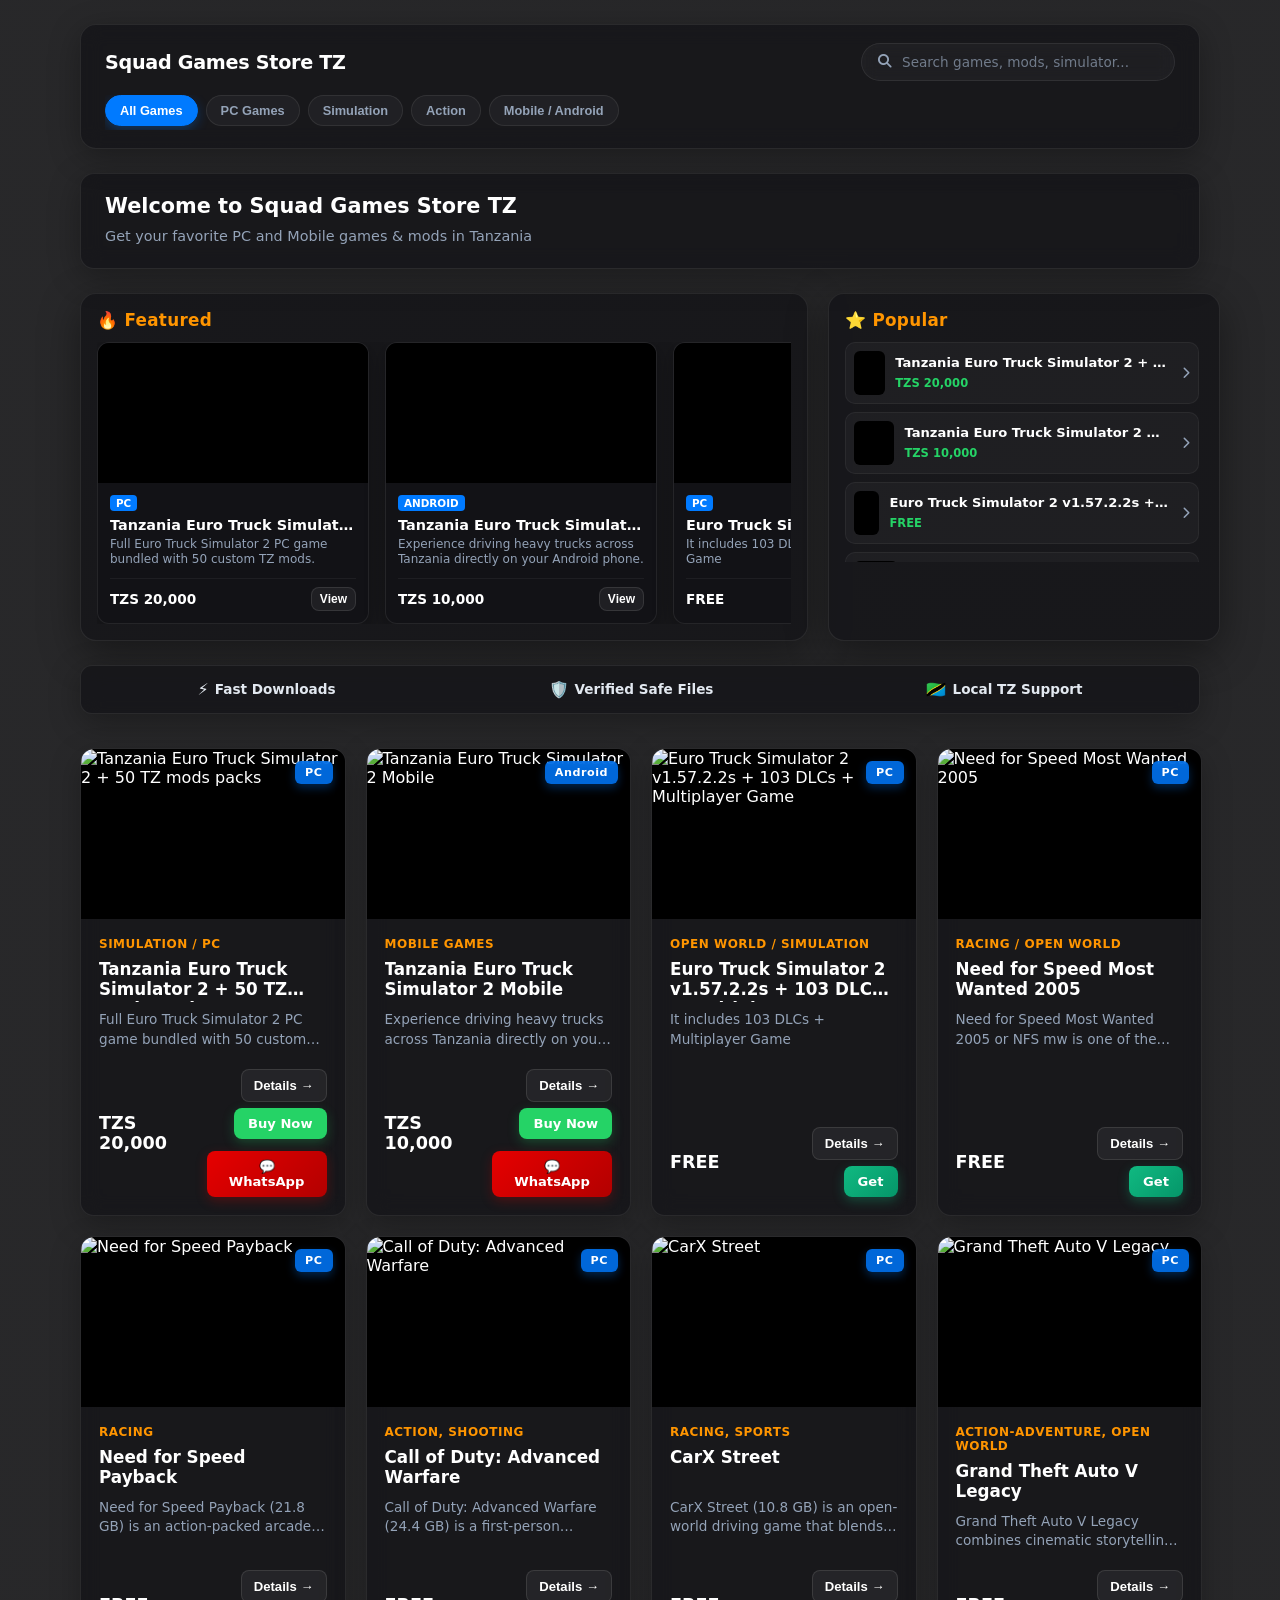
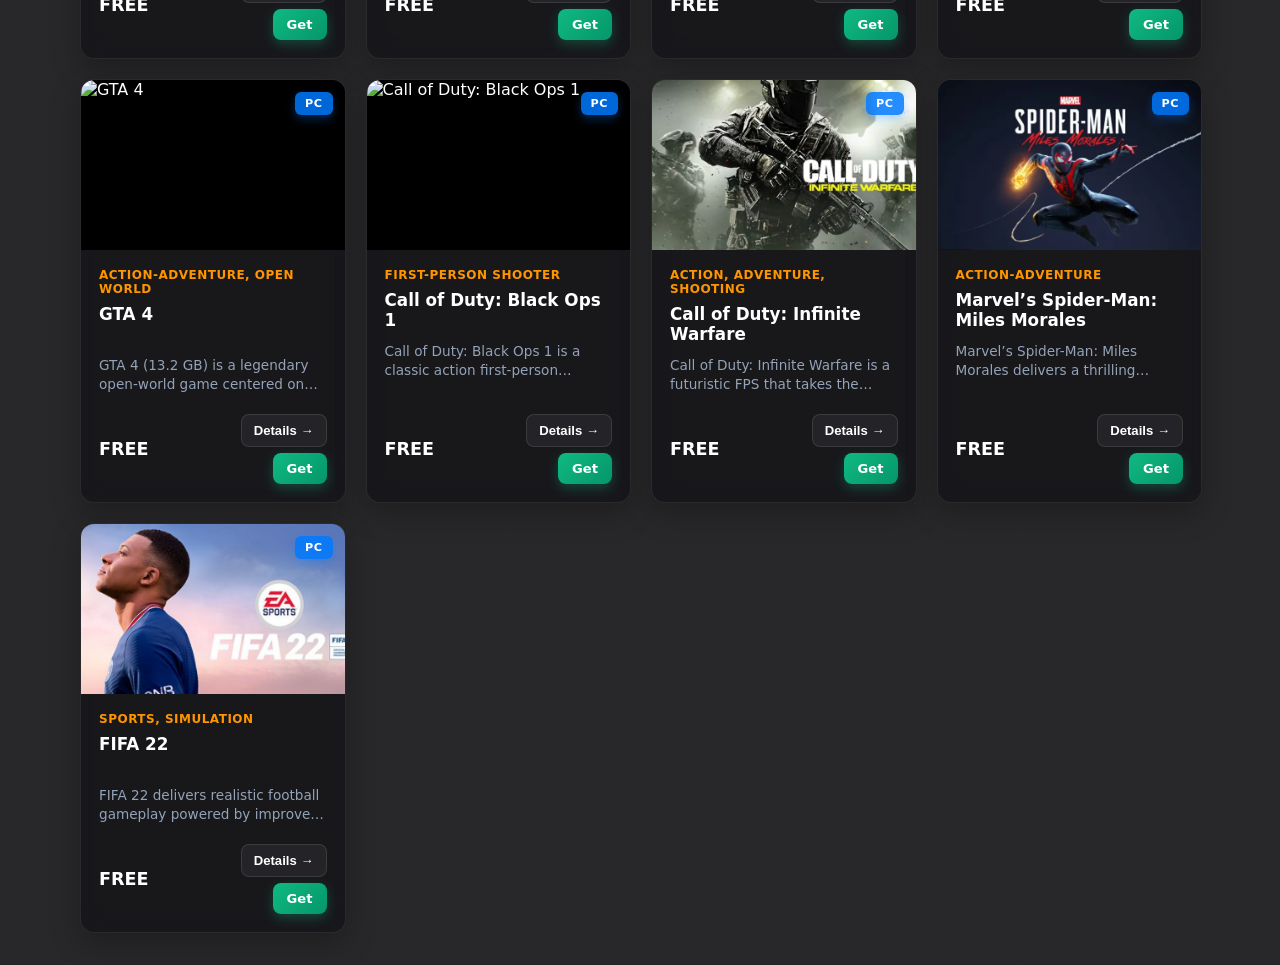
==== index.html @ 3e145b7e "Update index.html" ====
<!DOCTYPE html>
<html lang="en">
<head>
    <meta charset="UTF-8">
    <meta name="viewport" content="width=device-width, initial-scale=1.0">
    <title>Squad Games Store TZ</title>
    <!-- FontAwesome Icons for buttons & spinners -->
    <link rel="stylesheet" href="https://cdnjs.cloudflare.com/ajax/libs/font-awesome/6.4.0/css/all.min.css">
    <link rel="stylesheet" href="style.css">
</head>
<body>

    <!-- Main Container -->
    <div class="container">

        <!-- Permanent Portal Header & Styled Navigation Box -->
        <div class="portal-header-wrapper">
            <div class="portal-logo-area">
                <h1 class="portal-logo">Squad Games Store TZ</h1>
                
                <!-- Sleek Modern Search Box Styling -->
                <div class="portal-search-wrapper">
                    <i class="fa-solid fa-magnifying-glass search-icon"></i>
                    <input type="text" id="gameSearchInput" placeholder="Search games, mods, simulator...">
                </div>
            </div>

            <!-- Portal Navigation Tabs (Categories) -->
            <nav class="portal-navbar">
                <button class="nav-tab active" data-category="all">All Games</button>
                <button class="nav-tab" data-category="pc">PC Games</button>
                <button class="nav-tab" data-category="simulation">Simulation</button>
                <button class="nav-tab" data-category="action">Action</button>
                <button class="nav-tab" data-category="android">Mobile / Android</button>
            </nav>
        </div>

        <!-- Intro Banner -->
        <div class="intro-banner">
            <h2>Welcome to Squad Games Store TZ</h2>
            <p>Get your favorite PC and Mobile games & mods in Tanzania</p>
        </div>

        <!-- Top Split Section Layout (Featured Marquee & Most Popular) -->
        <div class="top-split-container">
            <!-- Featured Marquee Section -->
            <div class="featured-epic-wrapper">
                <h3 class="section-title">🔥 Featured</h3>
                <div class="featured-marquee-container">
                    <div id="featuredTrack" class="featured-marquee-track">
                        <!-- Featured items load here via JavaScript -->
                    </div>
                </div>
            </div>

            <!-- Most Popular Games Section -->
            <div class="most-popular-wrapper">
                <h3 class="section-title">⭐ Popular</h3>
                <div id="popularList" class="popular-list">
                    <!-- Popular items load here via JavaScript -->
                </div>
            </div>
        </div>

        <!-- Trust Bar -->
        <div class="trust-bar">
            <div class="trust-item"><span class="trust-icon">⚡</span> Fast Downloads</div>
            <div class="trust-item"><span class="trust-icon">🛡️</span> Verified Safe Files</div>
            <div class="trust-item"><span class="trust-icon">🇹🇿</span> Local TZ Support</div>
        </div>

        <!-- Main Game Catalog Grid Section -->
        <section>
            <div id="games-grid" class="game-grid">
                <!-- Dynamic game cards load here via JavaScript -->
                <div class="loading-state">
                    <div class="spinner"></div>
                    <p>Loading games catalog...</p>
                </div>
            </div>
        </section>

    </div>

    <!-- Game Details Modal Popup -->
    <div id="details-modal" class="modal-overlay" onclick="closeModal(event)">
        <div class="modal-content">
            <span class="close-btn" onclick="closeModalDirect()">&times;</span>
            <h2 id="modal-title" style="margin-top: 0;">Game Title</h2>
            <p id="modal-desc"></p>
            
            <div class="specs-box">
                <p style="margin: 0 0 6px 0;"><strong>Requirements:</strong> <span id="modal-req"></span></p>
                <p style="margin: 0;"><strong>Price:</strong> <span id="modal-price" style="color: var(--accent-green); font-weight: bold;"></span></p>
            </div>

            <p style="font-size: 0.85rem; font-weight: 700; color: var(--text-muted); margin-bottom: 8px;">Screenshots</p>
            <div id="modal-gallery" class="screenshots-container">
                <!-- Screenshots load here -->
            </div>

            <div id="modal-btn-group" style="margin-top: 20px; display: flex; flex-direction: column; gap: 8px;">
                <!-- Action buttons load here -->
            </div>
        </div>
    </div>

    <!-- Fullscreen Image Modal -->
    <div id="fullscreen-modal" class="fullscreen-overlay" onclick="closeFullScreen()">
        <span class="fullscreen-close">&times;</span>
        <img id="fullscreen-img" class="fullscreen-img" src="" alt="Fullscreen View">
    </div>

    <!-- Script File -->
    <script src="script.js"></script>
</body>
</html>
---- style.css ----
:root {
    --text-muted: #94a3b8;
    --bg-card: rgba(22, 22, 26, 0.88);
    --border-color: rgba(255, 255, 255, 0.08);
    --accent-green: #25d366;
    --accent-blue: #007aff;
}

body {
    font-family: system-ui, -apple-system, BlinkMacSystemFont, "Segoe UI", Roboto, sans-serif;
    background: linear-gradient(rgba(10, 10, 12, 0.88), rgba(10, 10, 12, 0.88)), 
                url('images/background.png') no-repeat center center fixed;
    background-size: cover;
    color: #ffffff;
    margin: 0;
    padding: 0;
    min-height: 100vh;
    -webkit-font-smoothing: antialiased;
}

/* Header Navbar */
.navbar {
    display: flex;
    justify-content: space-between;
    align-items: center;
    padding: 14px 28px;
    background-color: rgba(18, 18, 22, 0.9);
    border-bottom: 1px solid var(--border-color);
    backdrop-filter: blur(12px);
    -webkit-backdrop-filter: blur(12px);
    position: sticky;
    top: 0;
    z-index: 999;
}

/* --- Permanent Portal Header & Styled Navigation Box --- */
.portal-header-wrapper {
    background: var(--bg-card);
    border: 1px solid var(--border-color);
    border-radius: 16px;
    padding: 18px 24px;
    margin-bottom: 24px;
    backdrop-filter: blur(10px);
    box-shadow: 0 8px 32px rgba(0, 0, 0, 0.3);
    position: sticky;
    top: 0;
    z-index: 999;
}

.portal-logo-area {
    display: flex;
    align-items: center;
    justify-content: space-between;
    margin-bottom: 14px;
    gap: 16px;
}

.portal-logo {
    font-weight: 800;
    font-size: 1.2rem;
    color: #ffffff;
    letter-spacing: -0.3px;
    margin: 0;
    white-space: nowrap;
}

/* --- Sleek Modern Search Box Styling --- */
.portal-search-wrapper {
    position: relative;
    width: 280px;
    max-width: 100%;
    background: rgba(255, 255, 255, 0.04);
    border: 1px solid rgba(255, 255, 255, 0.08);
    border-radius: 24px;
    padding: 0 16px;
    display: flex;
    align-items: center;
    gap: 10px;
    transition: all 0.3s ease;
    backdrop-filter: blur(8px);
}

.portal-search-wrapper:hover {
    background: rgba(255, 255, 255, 0.07);
    border-color: rgba(255, 255, 255, 0.15);
}

/* Glowing accent border when you click/type in the search box */
.portal-search-wrapper:focus-within {
    background: rgba(0, 122, 255, 0.05);
    border-color: var(--accent-blue);
    box-shadow: 0 0 16px rgba(0, 122, 255, 0.25);
}

.portal-search-wrapper .search-icon {
    position: static;
    transform: none;
    color: var(--text-muted);
    font-size: 0.85rem;
    pointer-events: none;
    transition: color 0.3s ease;
}

.portal-search-wrapper:focus-within .search-icon {
    color: var(--accent-blue);
}

.portal-search-wrapper #gameSearchInput {
    width: 100%;
    background: transparent;
    border: none;
    padding: 10px 0;
    border-radius: 0;
    color: #ffffff;
    font-size: 0.85rem;
    outline: none;
    transition: none;
    box-sizing: border-box;
    box-shadow: none;
    font-family: inherit;
}

.portal-search-wrapper #gameSearchInput::placeholder {
    color: var(--text-muted);
    opacity: 0.7;
}

.portal-navbar {
    display: flex;
    gap: 8px;
    overflow-x: auto;
    padding-bottom: 4px;
    scrollbar-width: none;
}

.portal-navbar::-webkit-scrollbar {
    display: none;
}

.nav-tab {
    background: rgba(255, 255, 255, 0.04);
    border: 1px solid rgba(255, 255, 255, 0.08);
    color: var(--text-muted);
    padding: 7px 14px;
    border-radius: 20px;
    font-size: 0.8rem;
    font-weight: 700;
    text-decoration: none;
    white-space: nowrap;
    cursor: pointer;
    transition: all 0.2s ease;
}

.nav-tab:hover {
    background: rgba(255, 255, 255, 0.08);
    color: #ffffff;
    border-color: rgba(255, 255, 255, 0.2);
}

.nav-tab.active {
    background: var(--accent-blue);
    color: #ffffff;
    border-color: var(--accent-blue);
    box-shadow: 0 4px 12px rgba(0, 122, 255, 0.3);
}

.brand {
    display: flex;
    align-items: center;
    gap: 14px;
}

.avatar-glow {
    position: relative;
    display: flex;
    align-items: center;
    justify-content: center;
}

.avatar-glow::after {
    content: '';
    position: absolute;
    inset: -3px;
    border-radius: 50%;
    background: linear-gradient(135deg, var(--accent-green), var(--accent-blue));
    z-index: -1;
    opacity: 0.7;
    filter: blur(4px);
}

.nav-avatar {
    width: 46px;
    height: 46px;
    border-radius: 50%;
    object-fit: cover;
    border: 2px solid #1a1a1e;
    flex-shrink: 0;
}

.brand-text {
    display: flex;
    flex-direction: column;
}

.brand-title {
    font-weight: 800;
    font-size: 1.2rem;
    color: #ffffff;
    letter-spacing: -0.3px;
}

.brand-sub {
    font-size: 0.75rem;
    color: var(--text-muted);
}

.nav-btn {
    background: linear-gradient(135deg, #25d366, #128c7e);
    color: #ffffff;
    text-decoration: none;
    padding: 9px 16px;
    border-radius: 8px;
    font-size: 0.85rem;
    font-weight: 700;
    transition: all 0.25s ease;
    white-space: nowrap;
    box-shadow: 0 4px 12px rgba(37, 211, 102, 0.25);
    display: inline-flex;
    align-items: center;
    gap: 6px;
}

.nav-btn:hover {
    transform: translateY(-2px);
    box-shadow: 0 6px 16px rgba(37, 211, 102, 0.4);
}

/* Main Container */
.container {
    max-width: 1120px;
    margin: 0 auto;
    padding: 24px 20px;
}

/* Intro Banner */
.intro-banner {
    background: var(--bg-card);
    border: 1px solid var(--border-color);
    padding: 20px 24px;
    border-radius: 14px;
    margin-bottom: 24px;
    backdrop-filter: blur(10px);
    box-shadow: 0 8px 32px rgba(0, 0, 0, 0.3);
}

.intro-banner h2 {
    margin: 0 0 8px 0;
    font-size: 1.3rem;
    color: #ffffff;
}

.intro-banner p {
    margin: 0;
    color: var(--text-muted);
    font-size: 0.9rem;
    line-height: 1.5;
}

/* --- Search and Category Filter Section (Now exclusively for pills) --- */
.search-filter-section {
    background: var(--bg-card);
    border: 1px solid var(--border-color);
    padding: 14px 20px;
    border-radius: 14px;
    margin-bottom: 24px;
    backdrop-filter: blur(10px);
    box-shadow: 0 8px 32px rgba(0, 0, 0, 0.3);
    display: flex;
    flex-direction: row;
    align-items: center;
}

.category-pills-container {
    display: flex;
    gap: 8px;
    flex-wrap: wrap;
    width: 100%;
}

.cat-pill {
    background: rgba(255, 255, 255, 0.04);
    border: 1px solid rgba(255, 255, 255, 0.08);
    color: var(--text-muted);
    padding: 7px 14px;
    border-radius: 20px;
    font-size: 0.8rem;
    font-weight: 700;
    cursor: pointer;
    transition: all 0.2s ease;
}

.cat-pill:hover {
    background: rgba(255, 255, 255, 0.08);
    color: #ffffff;
    border-color: rgba(255, 255, 255, 0.2);
}

.cat-pill.active {
    background: var(--accent-blue);
    color: #ffffff;
    border-color: var(--accent-blue);
    box-shadow: 0 4px 12px rgba(0, 122, 255, 0.3);
}

/* --- Updated Top Section Split Layout --- */
.top-split-container {
    display: flex !important;
    flex-direction: row !important;
    gap: 20px !important;
    margin-bottom: 24px !important;
    align-items: stretch !important;
    width: 100% !important;
    box-sizing: border-box !important;
}

.top-split-container > .featured-epic-wrapper {
    width: 65% !important;
    flex: 0 0 65% !important;
    box-sizing: border-box !important;
}

.top-split-container > .most-popular-wrapper {
    width: 35% !important;
    flex: 0 0 35% !important;
    box-sizing: border-box !important;
}

@media (max-width: 900px) {
    .top-split-container {
        flex-direction: column !important;
    }
    .top-split-container > .featured-epic-wrapper,
    .top-split-container > .most-popular-wrapper {
        width: 100% !important;
        flex: 1 1 100% !important;
    }
}

/* Featured Section */
.featured-epic-wrapper {
    background: var(--bg-card);
    border: 1px solid var(--border-color);
    border-radius: 16px;
    padding: 16px;
    box-shadow: 0 12px 40px rgba(0, 0, 0, 0.4);
    display: flex;
    flex-direction: column;
    overflow: hidden;
}

.section-title {
    font-size: 1.05rem;
    font-weight: 800;
    margin: 0 0 12px 0;
    color: #ff9500;
    letter-spacing: 0.3px;
}

/* Continuous Right-to-Left Marquee Slider */
.featured-marquee-container {
    overflow: hidden;
    width: 100%;
    position: relative;
    flex-grow: 1;
    display: flex;
    align-items: center;
}

.featured-marquee-track {
    display: flex;
    gap: 16px;
    width: max-content;
    animation: scrollRightToLeft 25s linear infinite;
}

.featured-marquee-track:hover {
    animation-play-state: paused;
}

@keyframes scrollRightToLeft {
    0% {
        transform: translateX(0);
    }
    100% {
        transform: translateX(-50%);
    }
}

.marquee-game-card {
    width: 270px;
    background: #121216;
    border-radius: 12px;
    overflow: hidden;
    border: 1px solid var(--border-color);
    flex-shrink: 0;
    display: flex;
    flex-direction: column;
    box-shadow: 0 6px 20px rgba(0,0,0,0.3);
}

.marquee-game-img {
    width: 100%;
    height: 140px;
    object-fit: cover;
    background-color: #000;
}

.marquee-game-content {
    padding: 12px;
    display: flex;
    flex-direction: column;
    flex-grow: 1;
}

.marquee-game-badge {
    background: var(--accent-blue);
    color: #fff;
    font-size: 0.65rem;
    padding: 2px 6px;
    border-radius: 4px;
    font-weight: 700;
    text-transform: uppercase;
    align-self: flex-start;
    margin-bottom: 6px;
}

.marquee-game-content h4 {
    margin: 0 0 4px 0;
    font-size: 0.9rem;
    color: #fff;
    font-weight: 700;
    display: -webkit-box;
    -webkit-line-clamp: 1;
    -webkit-box-orient: vertical;
    overflow: hidden;
}

.marquee-game-content p {
    margin: 0 0 10px 0;
    font-size: 0.75rem;
    color: var(--text-muted);
    display: -webkit-box;
    -webkit-line-clamp: 2;
    -webkit-box-orient: vertical;
    overflow: hidden;
    line-height: 1.3;
}

.marquee-game-footer {
    display: flex;
    justify-content: space-between;
    align-items: center;
    margin-top: auto;
    padding-top: 8px;
    border-top: 1px solid rgba(255,255,255,0.05);
}

.marquee-price {
    font-size: 0.85rem;
    font-weight: 800;
    color: #fff;
}

/* Most Popular Games Section */
.most-popular-wrapper {
    background: var(--bg-card);
    border: 1px solid var(--border-color);
    border-radius: 16px;
    padding: 16px;
    box-shadow: 0 12px 40px rgba(0, 0, 0, 0.4);
    display: flex;
    flex-direction: column;
}

.popular-list {
    display: flex;
    flex-direction: column;
    gap: 8px;
    overflow-y: auto;
    max-height: 220px;
    padding-right: 4px;
}

.popular-item {
    display: flex;
    align-items: center;
    gap: 10px;
    background: rgba(255, 255, 255, 0.03);
    padding: 8px;
    border-radius: 10px;
    border: 1px solid rgba(255, 255, 255, 0.05);
    transition: all 0.2s ease;
    text-decoration: none;
    cursor: pointer;
}

.popular-item:hover {
    background: rgba(0, 122, 255, 0.1);
    border-color: rgba(0, 122, 255, 0.3);
}

.popular-item img {
    width: 44px;
    height: 44px;
    object-fit: cover;
    border-radius: 6px;
    background: #000;
}

.popular-item-info {
    flex-grow: 1;
    overflow: hidden;
}

.popular-item-info h5 {
    margin: 0 0 2px 0;
    font-size: 0.82rem;
    color: #fff;
    font-weight: 700;
    white-space: nowrap;
    overflow: hidden;
    text-overflow: ellipsis;
}

.popular-item-info span {
    font-size: 0.72rem;
    color: var(--accent-green);
    font-weight: 700;
}

/* Trust Bar */
.trust-bar {
    display: flex;
    justify-content: space-around;
    background: var(--bg-card);
    border: 1px solid var(--border-color);
    padding: 14px 16px;
    border-radius: 12px;
    margin-bottom: 24px;
    flex-wrap: wrap;
    gap: 12px;
    backdrop-filter: blur(10px);
    box-shadow: 0 8px 32px rgba(0, 0, 0, 0.3);
}

.trust-item {
    font-size: 0.85rem;
    color: #e2e8f0;
    font-weight: 600;
    display: flex;
    align-items: center;
    gap: 6px;
}

.trust-icon {
    font-size: 1rem;
}

/* Loading State */
.loading-state {
    grid-column: 1 / -1;
    text-align: center;
    padding: 60px 20px;
    color: var(--text-muted);
}

.spinner {
    width: 36px;
    height: 36px;
    border: 3px solid rgba(255, 255, 255, 0.1);
    border-top-color: var(--accent-blue);
    border-radius: 50%;
    animation: spin 0.8s linear infinite;
    margin: 0 auto 12px auto;
}

@keyframes spin {
    to { transform: rotate(360deg); }
}

/* Game Cards Grid (Updated with justify-content: start) */
.game-grid {
    display: grid;
    grid-template-columns: repeat(auto-fill, minmax(260px, 1fr));
    gap: 22px;
    padding: 10px 0;
    justify-content: start; /* Prevents a single card from stretching full-width */
}

/* Game Card (Updated with max-width for consistent box sizing) */
.game-card {
    background: var(--bg-card);
    border: 1px solid var(--border-color);
    border-radius: 14px;
    overflow: hidden;
    position: relative;
    display: flex;
    flex-direction: column;
    height: 100%;
    max-width: 320px; /* Keeps individual cards in a proper proportional size */
    width: 100%;
    backdrop-filter: blur(10px);
    box-shadow: 0 10px 30px rgba(0, 0, 0, 0.25);
    transition: transform 0.3s cubic-bezier(0.16, 1, 0.3, 1), border-color 0.3s ease, box-shadow 0.3s ease;
}

.game-card:hover {
    transform: translateY(-5px);
    border-color: rgba(0, 122, 255, 0.3);
    box-shadow: 0 16px 40px rgba(0, 0, 0, 0.4), 0 0 20px rgba(0, 122, 255, 0.15);
}

.card-badge {
    position: absolute;
    top: 12px;
    right: 12px;
    background: rgba(0, 122, 255, 0.85);
    backdrop-filter: blur(4px);
    color: #fff;
    font-size: 0.7rem;
    padding: 5px 10px;
    border-radius: 6px;
    font-weight: 700;
    letter-spacing: 0.5px;
    z-index: 2;
    box-shadow: 0 4px 10px rgba(0, 122, 255, 0.3);
}

.game-img-wrapper {
    overflow: hidden;
    width: 100%;
    height: 170px;
    background: #000;
}

.game-img {
    width: 100%;
    height: 100%;
    object-fit: cover;
    transition: transform 0.5s ease;
}

.game-card:hover .game-img {
    transform: scale(1.06);
}

.game-details {
    padding: 18px;
    display: flex;
    flex-direction: column;
    flex-grow: 1;
}

.game-details h3 {
    margin: 8px 0;
    font-size: 1.05rem;
    font-weight: 700;
    display: -webkit-box;
    -webkit-line-clamp: 2;
    -webkit-box-orient: vertical;
    overflow: hidden;
    height: 2.6em;
    color: #ffffff;
}

.game-details p {
    color: var(--text-muted);
    font-size: 0.85rem;
    margin: 0;
    line-height: 1.4;
    display: -webkit-box;
    -webkit-line-clamp: 2;
    -webkit-box-orient: vertical;
    overflow: hidden;
    text-overflow: ellipsis;
    height: 2.8em;
}

.category-tag {
    color: #ff9500;
    font-size: 0.75rem;
    font-weight: 700;
    text-transform: uppercase;
    letter-spacing: 0.5px;
}

.card-action {
    margin-top: auto;
    display: flex;
    justify-content: space-between;
    align-items: center;
    padding-top: 18px;
}

.price {
    font-weight: 800;
    color: #ffffff;
    font-size: 1.1rem;
}

/* Action Group & Buttons */
.action-group {
    display: flex;
    flex-direction: column;
    gap: 6px;
    align-items: flex-end;
}

.btn-details {
    background: rgba(255, 255, 255, 0.06);
    color: #ffffff;
    border: 1px solid rgba(255, 255, 255, 0.1);
    padding: 8px 12px;
    border-radius: 8px;
    font-weight: 700;
    font-size: 0.82rem;
    cursor: pointer;
    transition: all 0.2s ease;
}

.btn-details:hover {
    background: rgba(255, 255, 255, 0.12);
    border-color: rgba(255, 255, 255, 0.2);
}

.btn-action {
    display: inline-flex;
    align-items: center;
    justify-content: center;
    padding: 8px 14px;
    border-radius: 8px;
    font-size: 0.82rem;
    font-weight: 700;
    text-decoration: none;
    transition: all 0.3s cubic-bezier(0.4, 0, 0.2, 1);
    cursor: pointer;
    border: none;
    text-align: center;
}

.btn-download {
    background: var(--accent-green);
    color: #ffffff;
    box-shadow: 0 4px 12px rgba(37, 211, 102, 0.25);
}

.btn-download:hover {
    background: #1da851;
    transform: translateY(-2px);
    box-shadow: 0 6px 20px rgba(37, 211, 102, 0.4);
}

.btn-vodacom {
    background: linear-gradient(135deg, #e60000, #b30000);
    color: #ffffff;
    box-shadow: 0 4px 12px rgba(230, 0, 0, 0.25);
}

.btn-vodacom:hover {
    background: linear-gradient(135deg, #ff1a1a, #cc0000);
    transform: translateY(-2px);
    box-shadow: 0 6px 20px rgba(230, 0, 0, 0.4);
}

.btn-get {
    background: linear-gradient(135deg, #10b981, #059669);
    color: #ffffff;
    box-shadow: 0 4px 12px rgba(16, 185, 129, 0.3);
}

.btn-get:hover {
    background: linear-gradient(135deg, #34d399, #10b981);
    box-shadow: 0 6px 20px rgba(16, 185, 129, 0.5);
    transform: translateY(-2px);
}

/* Bottom Information Box */
.bottom-info-box {
    background: var(--bg-card);
    border: 1px solid var(--border-color);
    padding: 24px;
    border-radius: 14px;
    margin-top: 40px;
    backdrop-filter: blur(10px);
}

.bottom-info-box h3 {
    margin-top: 0;
    color: #ffffff;
    font-size: 1.15rem;
}

.bottom-info-box p {
    color: var(--text-muted);
    font-size: 0.9rem;
    line-height: 1.6;
    margin-bottom: 0;
}

.footer-note {
    text-align: center;
    margin-top: 30px;
    color: var(--text-muted);
    font-size: 0.85rem;
    padding: 16px 0;
    border-top: 1px solid var(--border-color);
}

/* Details Modal Styles */
.modal-overlay {
    position: fixed;
    top: 0;
    left: 0;
    width: 100%;
    height: 100%;
    background: rgba(0, 0, 0, 0.8);
    backdrop-filter: blur(8px);
    display: flex;
    align-items: center;
    justify-content: center;
    z-index: 1000;
    opacity: 0;
    pointer-events: none;
    transition: opacity 0.3s ease;
}

.modal-overlay.active {
    opacity: 1;
    pointer-events: auto;
}

.modal-content {
    background: #18181c;
    border: 1px solid rgba(255, 255, 255, 0.1);
    border-radius: 16px;
    padding: 24px;
    max-width: 500px;
    width: 90%;
    max-height: 85vh;
    overflow-y: auto;
    position: relative;
    color: #ffffff;
    box-shadow: 0 24px 60px rgba(0, 0, 0, 0.6);
    transform: scale(0.95);
    transition: transform 0.3s cubic-bezier(0.16, 1, 0.3, 1);
}

.modal-overlay.active .modal-content {
    transform: scale(1);
}

.modal-content p {
    font-size: 0.95rem;
    line-height: 1.6;
    color: #cbd5e1;
}

.close-btn {
    position: absolute;
    top: 14px;
    right: 18px;
    font-size: 1.5rem;
    color: var(--text-muted);
    cursor: pointer;
    line-height: 1;
    transition: color 0.2s ease;
}

.close-btn:hover {
    color: #fff;
}

.specs-box {
    background: rgba(0, 0, 0, 0.4);
    padding: 14px;
    border-left: 3px solid var(--accent-blue);
    border-radius: 8px;
    font-size: 0.85rem;
    margin: 16px 0;
    color: #cbd5e1;
    line-height: 1.45;
}

.screenshots-container {
    display: grid;
    grid-template-columns: repeat(auto-fit, minmax(130px, 1fr));
    gap: 10px;
    margin-top: 10px;
}

.screenshots-container img {
    width: 100%;
    height: 100px;
    border-radius: 8px;
    object-fit: cover;
    border: 1px solid var(--border-color);
    cursor: pointer;
    transition: transform 0.2s ease, border-color 0.2s ease;
}

.screenshots-container img:hover {
    transform: scale(1.04);
    border-color: var(--accent-blue);
}

/* Full Screen Lightbox */
.fullscreen-overlay {
    position: fixed;
    top: 0;
    left: 0;
    width: 100%;
    height: 100%;
    background: rgba(0, 0, 0, 0.95);
    backdrop-filter: blur(10px);
    display: flex;
    align-items: center;
    justify-content: center;
    z-index: 2000;
    opacity: 0;
    pointer-events: none;
    transition: opacity 0.3s ease;
}

.fullscreen-overlay.active {
    opacity: 1;
    pointer-events: auto;
}

.fullscreen-img {
    max-width: 90%;
    max-height: 90vh;
    border-radius: 10px;
    box-shadow: 0 0 30px rgba(0, 0, 0, 0.8);
    object-fit: contain;
}

.fullscreen-close {
    position: absolute;
    top: 20px;
    right: 25px;
    font-size: 2.5rem;
    color: #ffffff;
    cursor: pointer;
    z-index: 2001;
    opacity: 0.8;
}

.fullscreen-close:hover {
    opacity: 1;
}

/* Google Drive Download Popup Styles */
.gdrive-popup-box {
    background: rgba(0, 122, 255, 0.1);
    border: 1px solid rgba(0, 122, 255, 0.3);
    padding: 16px;
    border-radius: 12px;
    margin-top: 16px;
    text-align: center;
}

.gdrive-link-input {
    width: 100%;
    padding: 10px 12px;
    background: rgba(0, 0, 0, 0.5);
    border: 1px solid rgba(255, 255, 255, 0.15);
    color: #fff;
    border-radius: 8px;
    font-size: 0.85rem;
    margin-bottom: 10px;
    box-sizing: border-box;
    text-align: center;
}

.gdrive-btn-row {
    display: flex;
    gap: 8px;
    justify-content: center;
}

.btn-gdrive-primary {
    background: var(--accent-blue);
    color: #fff;
    border: none;
    padding: 9px 16px;
    border-radius: 8px;
    font-weight: 700;
    font-size: 0.85rem;
    cursor: pointer;
    text-decoration: none;
    display: inline-flex;
    align-items: center;
    gap: 6px;
    box-shadow: 0 4px 12px rgba(0, 122, 255, 0.3);
    transition: all 0.2s;
}

.btn-gdrive-primary:hover {
    background: #0062cc;
    transform: translateY(-1px);
}

.btn-gdrive-copy {
    background: rgba(255, 255, 255, 0.1);
    color: #fff;
    border: 1px solid rgba(255, 255, 255, 0.2);
    padding: 9px 14px;
    border-radius: 8px;
    font-weight: 700;
    font-size: 0.85rem;
    cursor: pointer;
    transition: all 0.2s;
}

.btn-gdrive-copy:hover {
    background: rgba(255, 255, 255, 0.2);
}

@media (max-width: 600px) {
    .portal-logo-area {
        flex-direction: column;
        align-items: stretch;
    }
    .portal-search-wrapper {
        width: 100%;
    }
    .navbar {
        flex-direction: column;
        align-items: stretch;
        gap: 12px;
        padding: 12px 16px;
    }
    .portal-header-wrapper {
        padding: 12px 16px;
    }
    .nav-btn {
        display: flex;
        text-align: center;
        width: 100%;
        box-sizing: border-box;
        justify-content: center;
    }
}
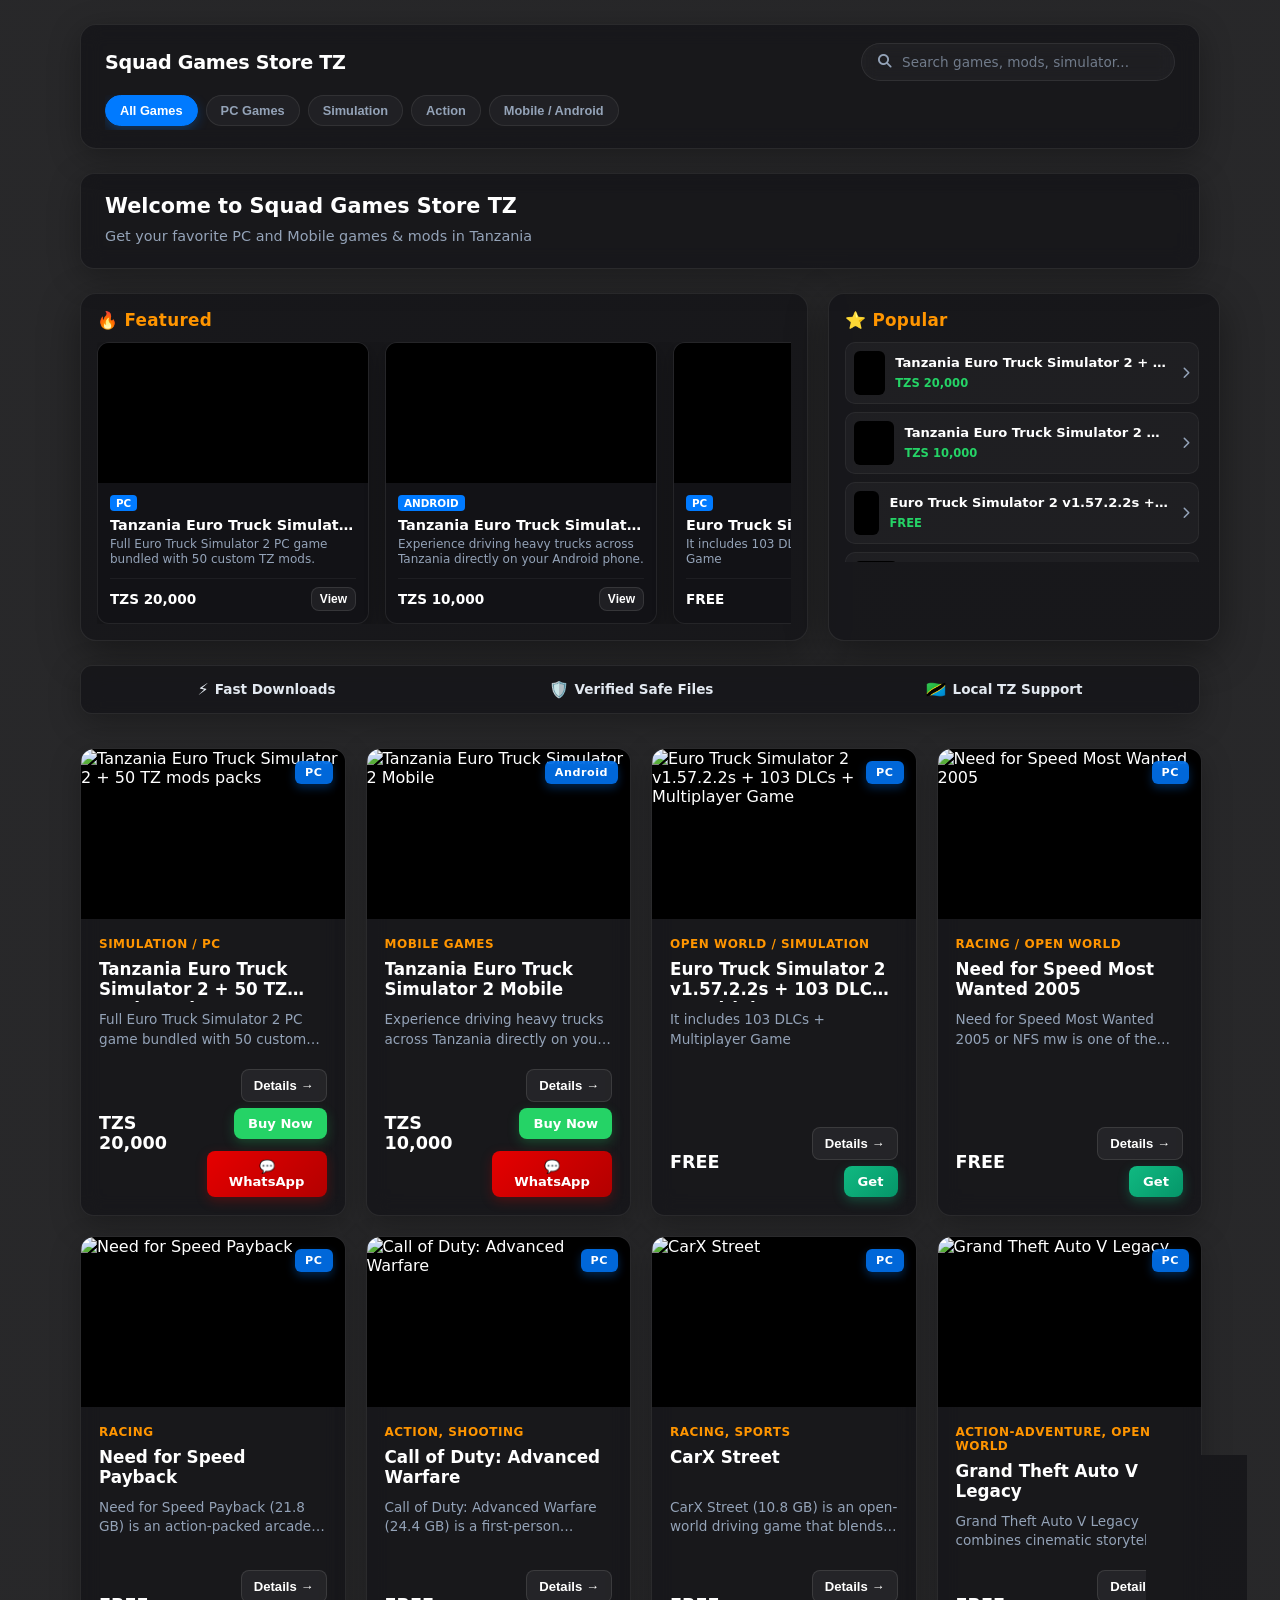
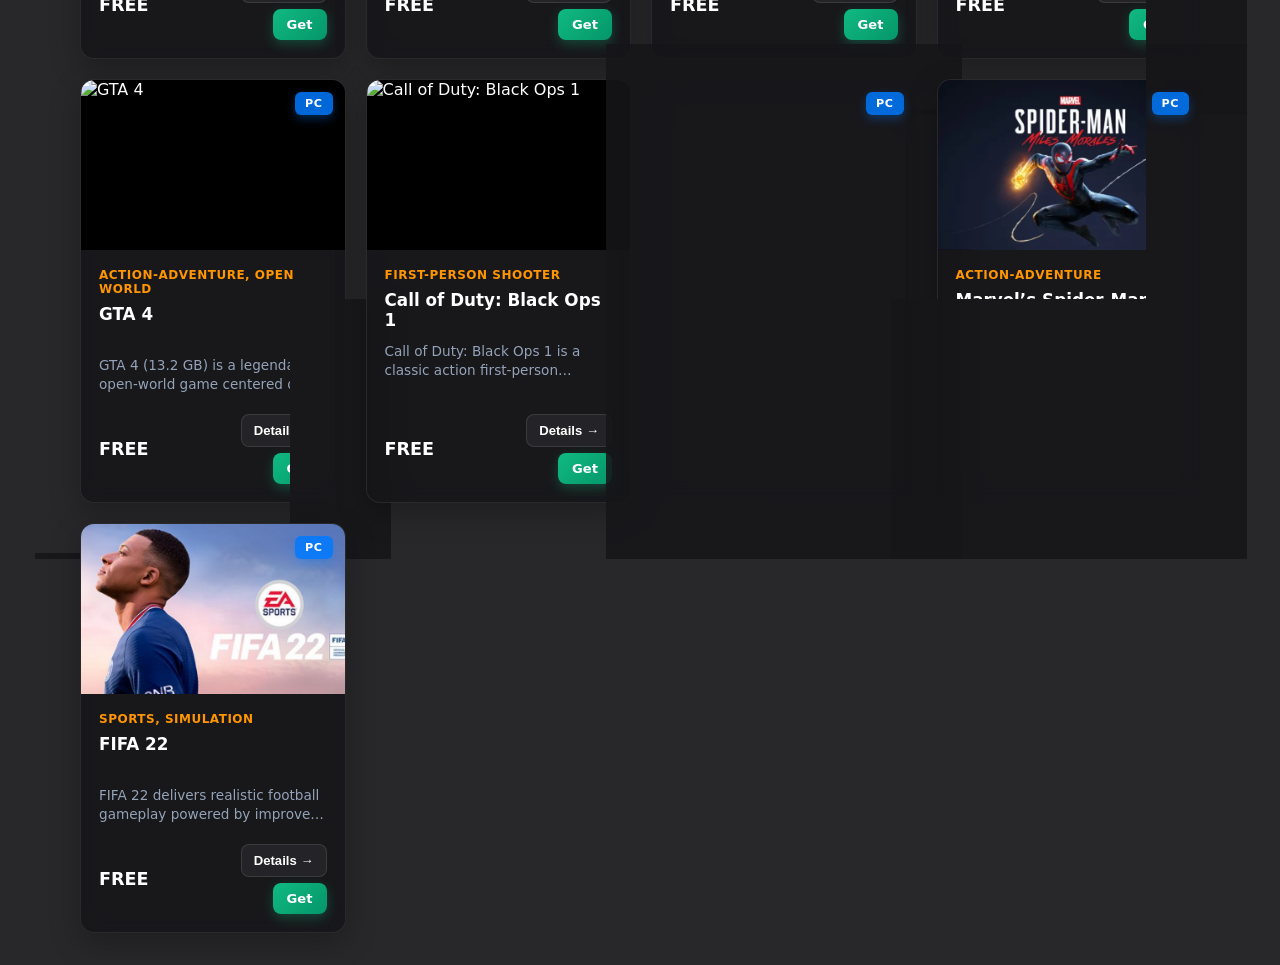
==== commit 43f50472: "Update index.html" ====
--- a/index.html
+++ b/index.html
@@ -82,29 +82,6 @@
 
     </div>
 
-    <!-- Game Details Modal Popup -->
-    <div id="details-modal" class="modal-overlay" onclick="closeModal(event)">
-        <div class="modal-content">
-            <span class="close-btn" onclick="closeModalDirect()">&times;</span>
-            <h2 id="modal-title" style="margin-top: 0;">Game Title</h2>
-            <p id="modal-desc"></p>
-            
-            <div class="specs-box">
-                <p style="margin: 0 0 6px 0;"><strong>Requirements:</strong> <span id="modal-req"></span></p>
-                <p style="margin: 0;"><strong>Price:</strong> <span id="modal-price" style="color: var(--accent-green); font-weight: bold;"></span></p>
-            </div>
-
-            <p style="font-size: 0.85rem; font-weight: 700; color: var(--text-muted); margin-bottom: 8px;">Screenshots</p>
-            <div id="modal-gallery" class="screenshots-container">
-                <!-- Screenshots load here -->
-            </div>
-
-            <div id="modal-btn-group" style="margin-top: 20px; display: flex; flex-direction: column; gap: 8px;">
-                <!-- Action buttons load here -->
-            </div>
-        </div>
-    </div>
-
     <!-- Fullscreen Image Modal -->
     <div id="fullscreen-modal" class="fullscreen-overlay" onclick="closeFullScreen()">
         <span class="fullscreen-close">&times;</span>
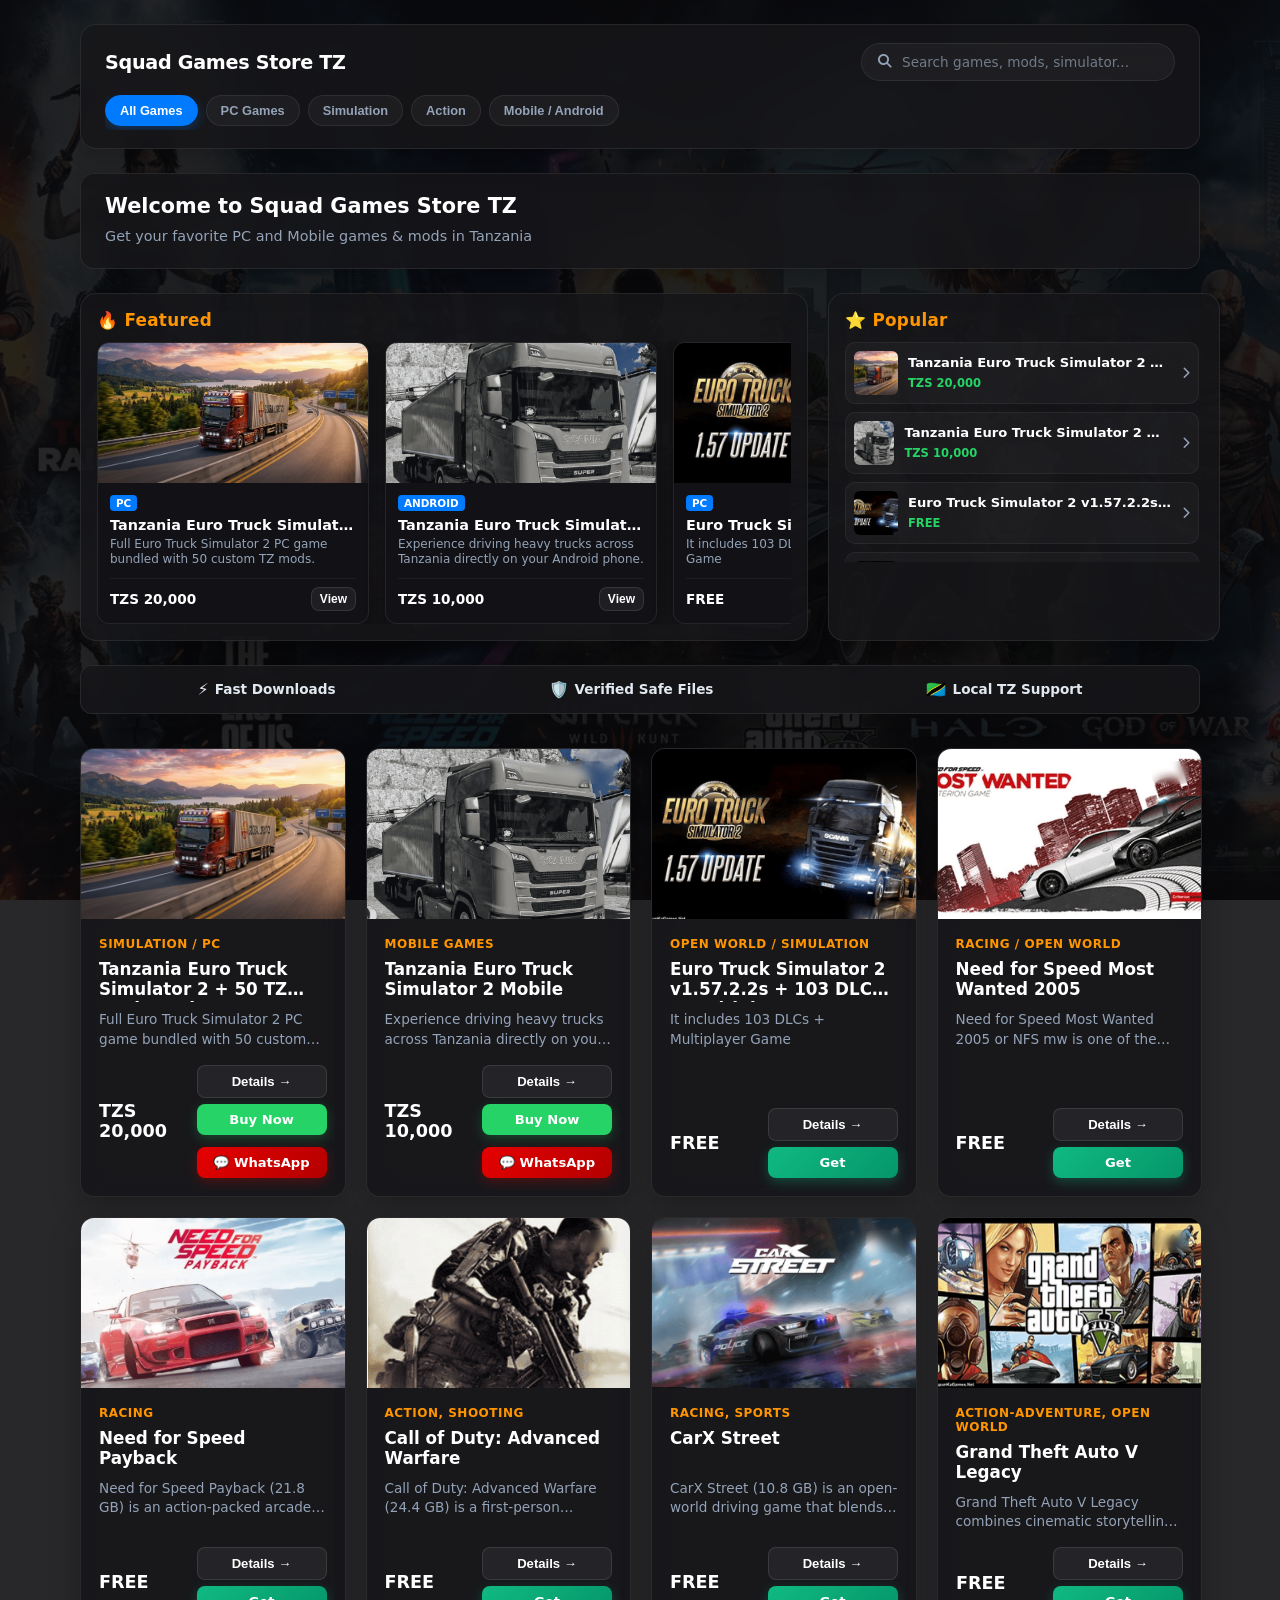
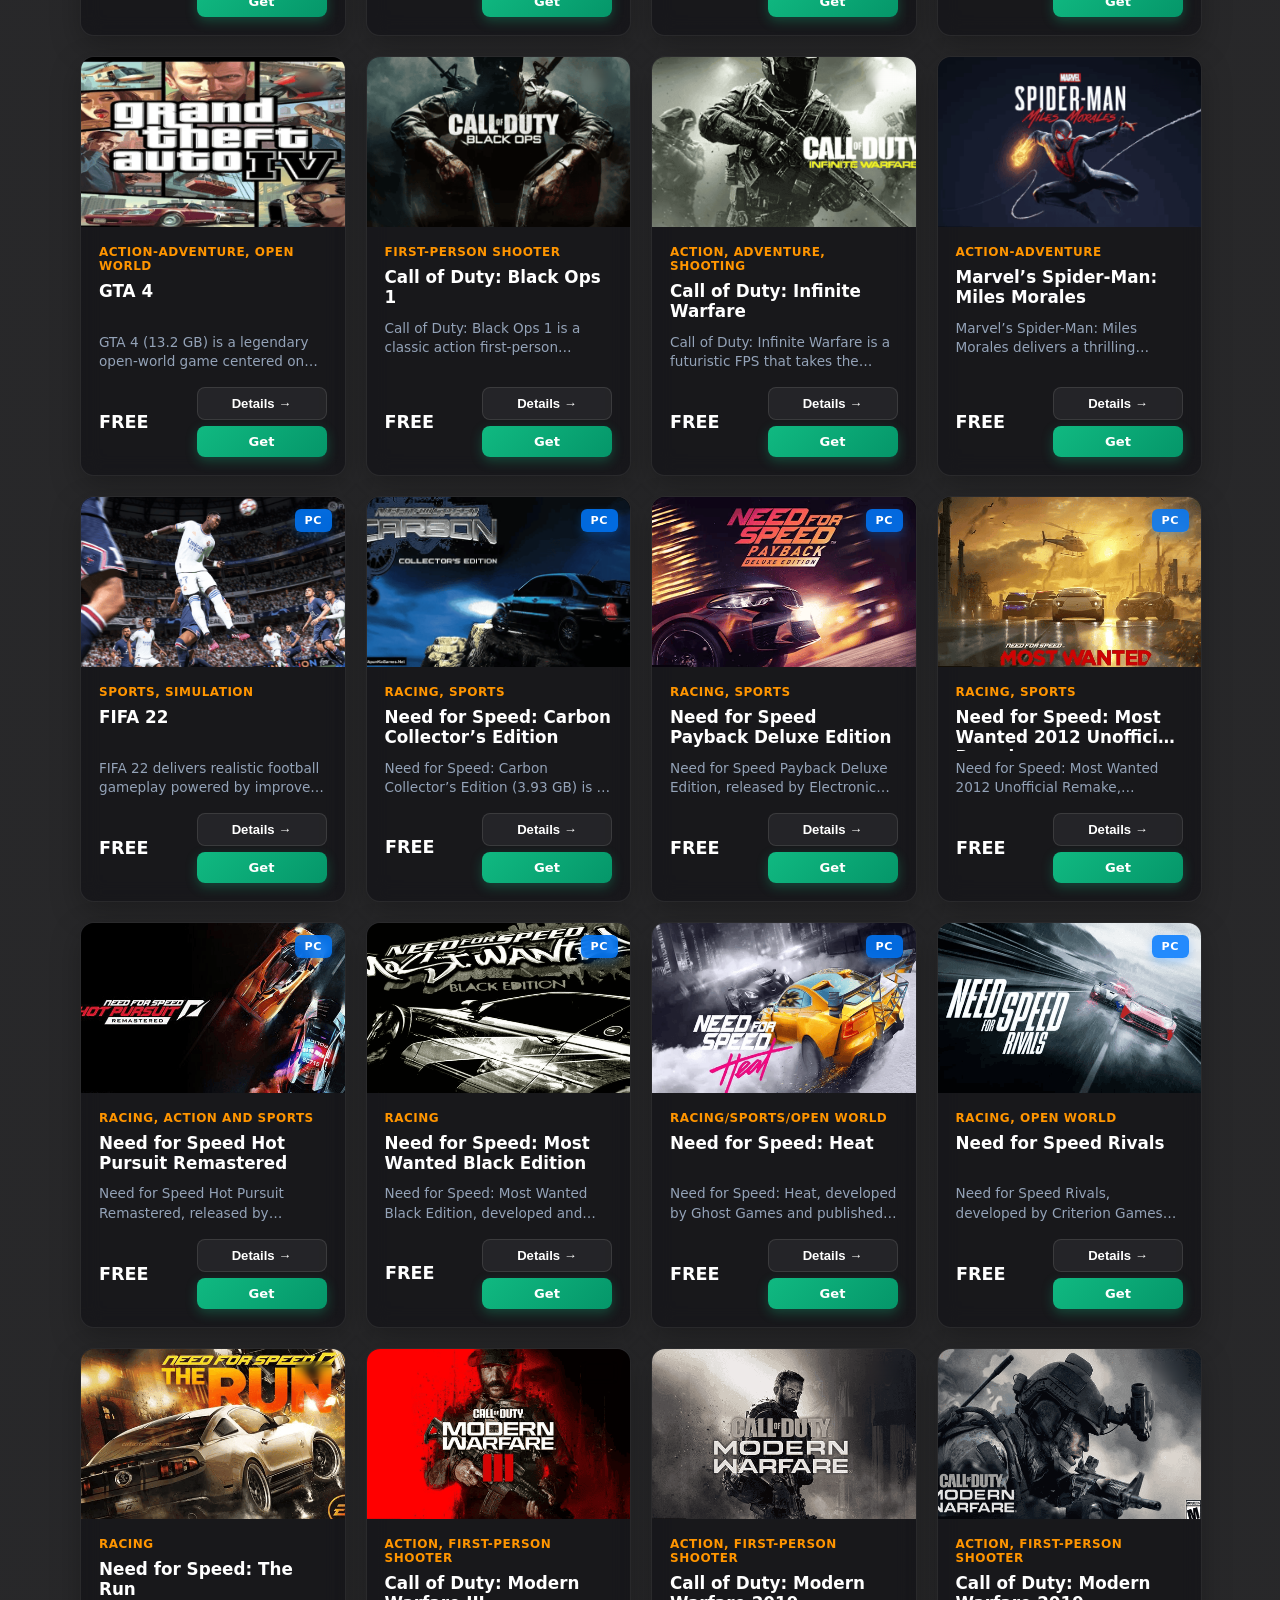
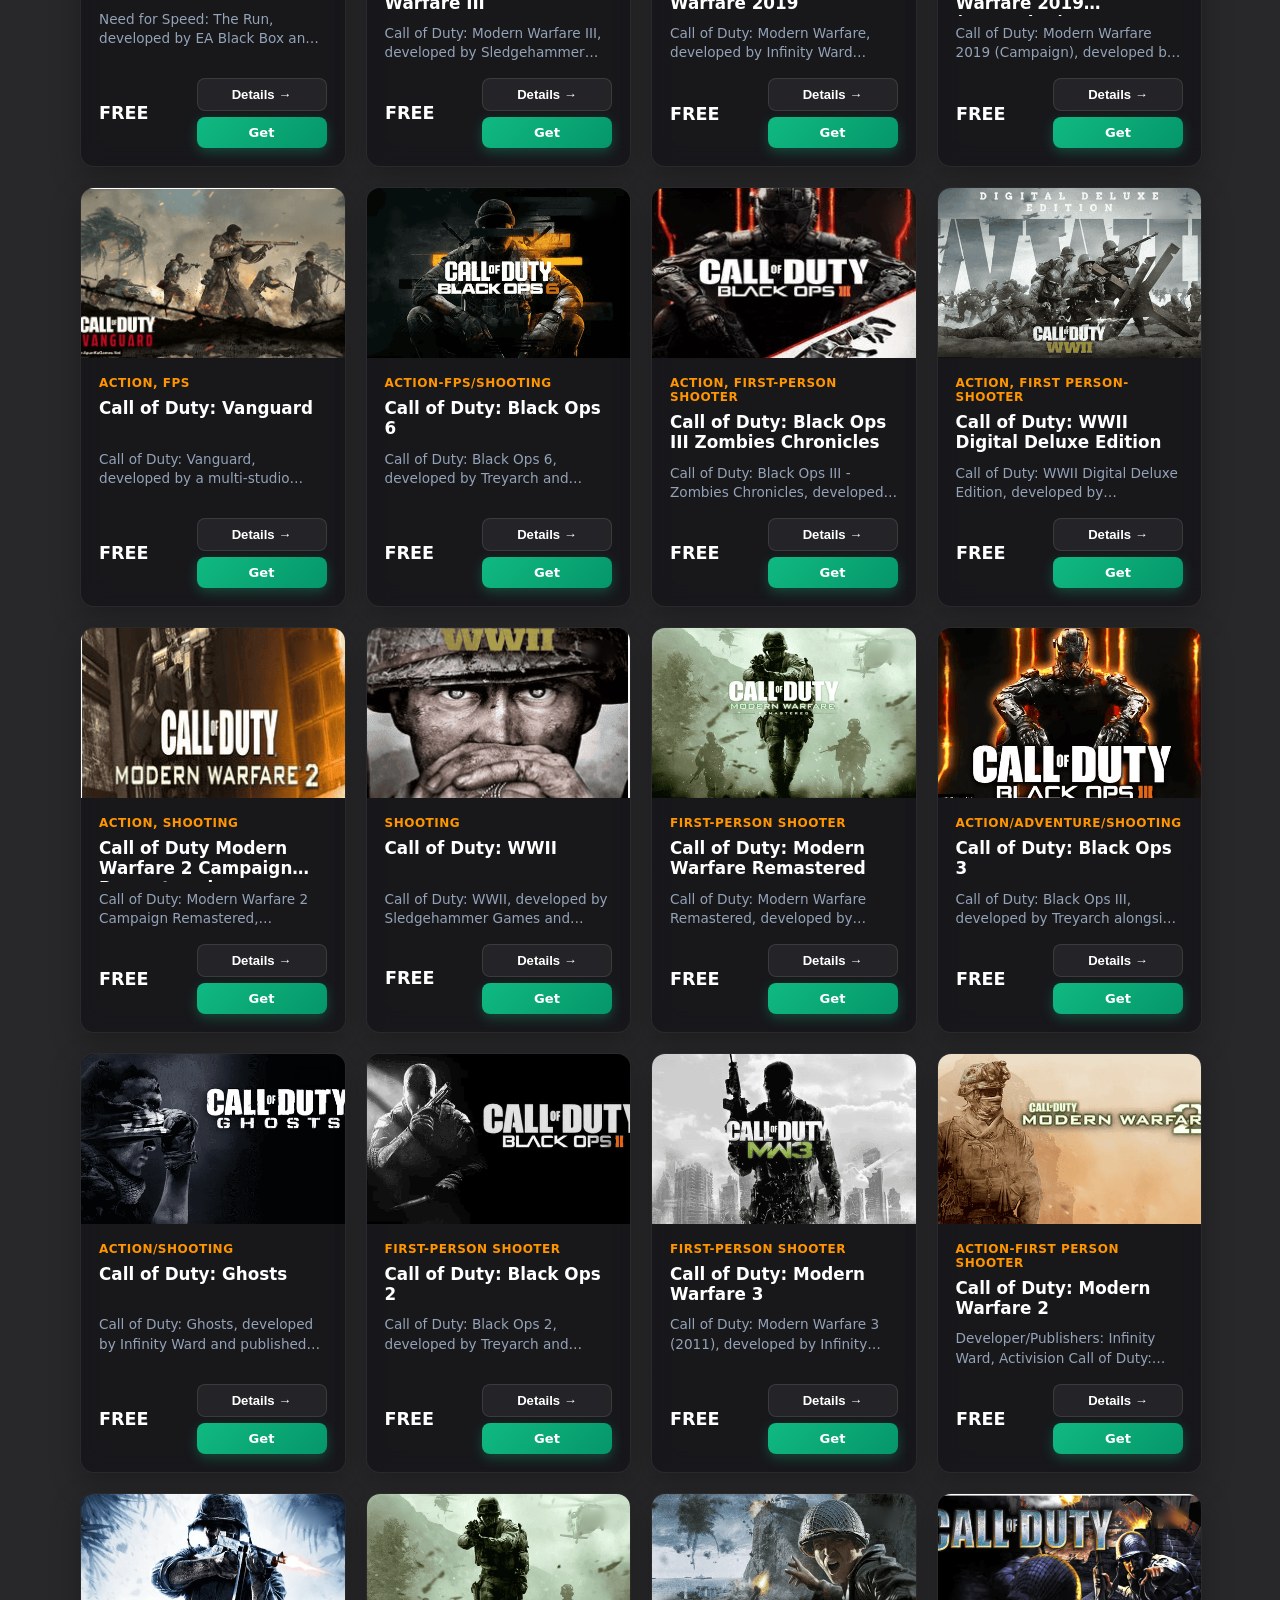
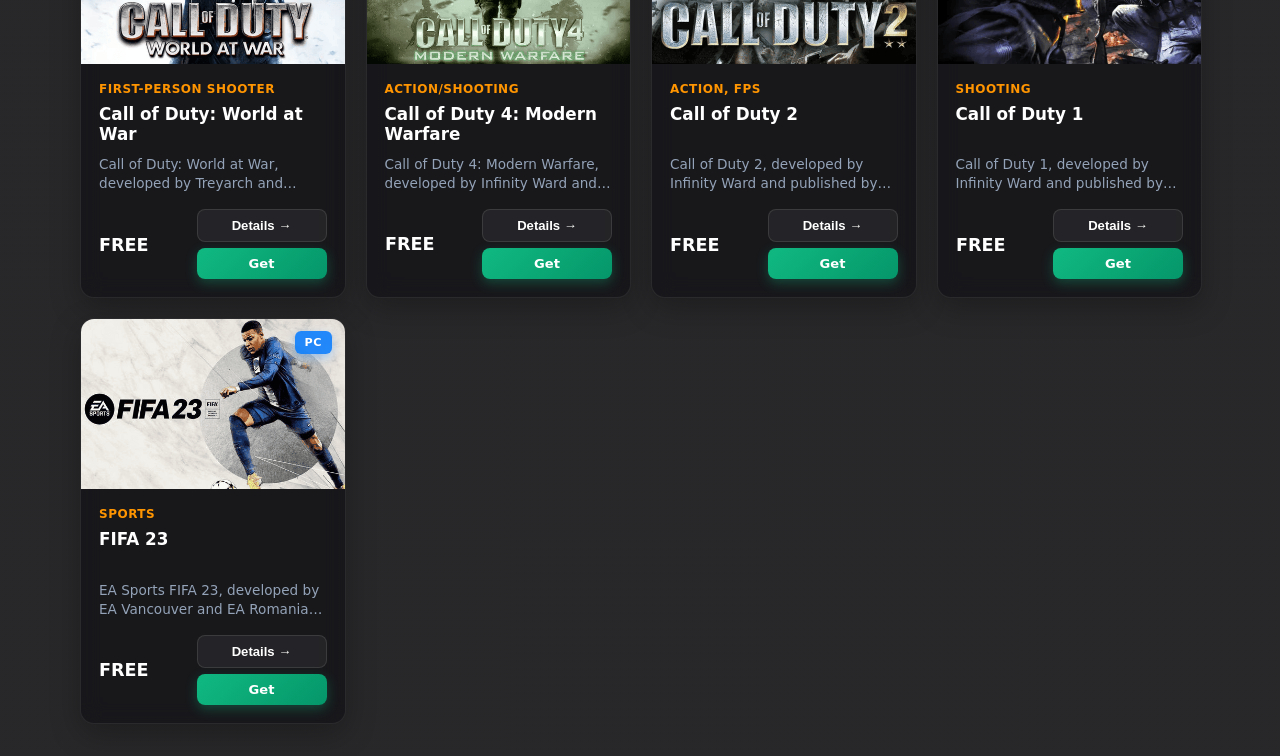
==== commit b8ca3440: "Update index.html" ====
--- a/index.html
+++ b/index.html
@@ -17,7 +17,7 @@
         <div class="portal-header-wrapper">
             <div class="portal-logo-area">
                 <h1 class="portal-logo">Squad Games Store TZ</h1>
-                
+
                 <!-- Sleek Modern Search Box Styling -->
                 <div class="portal-search-wrapper">
                     <i class="fa-solid fa-magnifying-glass search-icon"></i>
@@ -55,7 +55,7 @@
 
             <!-- Most Popular Games Section -->
             <div class="most-popular-wrapper">
-                <h3 class="section-title">⭐ Popular</h3>
+                <h3 class="org-section-title section-title">⭐ Popular</h3>
                 <div id="popularList" class="popular-list">
                     <!-- Popular items load here via JavaScript -->
                 </div>
--- a/style.css
+++ b/style.css
@@ -85,7 +85,6 @@
     border-color: rgba(255, 255, 255, 0.15);
 }
 
-/* Glowing accent border when you click/type in the search box */
 .portal-search-wrapper:focus-within {
     background: rgba(0, 122, 255, 0.05);
     border-color: var(--accent-blue);
@@ -266,7 +265,7 @@
     line-height: 1.5;
 }
 
-/* --- Search and Category Filter Section (Now exclusively for pills) --- */
+/* --- Search and Category Filter Section --- */
 .search-filter-section {
     background: var(--bg-card);
     border: 1px solid var(--border-color);
@@ -312,7 +311,7 @@
     box-shadow: 0 4px 12px rgba(0, 122, 255, 0.3);
 }
 
-/* --- Updated Top Section Split Layout --- */
+/* --- Top Section Split Layout --- */
 .top-split-container {
     display: flex !important;
     flex-direction: row !important;
@@ -366,7 +365,6 @@
     letter-spacing: 0.3px;
 }
 
-/* Continuous Right-to-Left Marquee Slider */
 .featured-marquee-container {
     overflow: hidden;
     width: 100%;
@@ -388,12 +386,8 @@
 }
 
 @keyframes scrollRightToLeft {
-    0% {
-        transform: translateX(0);
-    }
-    100% {
-        transform: translateX(-50%);
-    }
+    0% { transform: translateX(0); }
+    100% { transform: translateX(-50%); }
 }
 
 .marquee-game-card {
@@ -588,16 +582,16 @@
     to { transform: rotate(360deg); }
 }
 
-/* Game Cards Grid (Updated with justify-content: start) */
+/* Game Cards Grid */
 .game-grid {
     display: grid;
     grid-template-columns: repeat(auto-fill, minmax(260px, 1fr));
     gap: 22px;
     padding: 10px 0;
-    justify-content: start; /* Prevents a single card from stretching full-width */
-}
-
-/* Game Card (Updated with max-width for consistent box sizing) */
+    justify-content: start;
+}
+
+/* Game Card */
 .game-card {
     background: var(--bg-card);
     border: 1px solid var(--border-color);
@@ -607,7 +601,7 @@
     display: flex;
     flex-direction: column;
     height: 100%;
-    max-width: 320px; /* Keeps individual cards in a proper proportional size */
+    max-width: 320px;
     width: 100%;
     backdrop-filter: blur(10px);
     box-shadow: 0 10px 30px rgba(0, 0, 0, 0.25);
@@ -694,18 +688,21 @@
     letter-spacing: 0.5px;
 }
 
+/* --- FIXED: Card Action & Action Group Layout --- */
 .card-action {
     margin-top: auto;
     display: flex;
     justify-content: space-between;
-    align-items: center;
-    padding-top: 18px;
+    align-items: flex-end; /* Aligns items cleanly to the bottom */
+    padding-top: 14px;
+    gap: 8px;
 }
 
 .price {
     font-weight: 800;
     color: #ffffff;
     font-size: 1.1rem;
+    align-self: center;
 }
 
 /* Action Group & Buttons */
@@ -713,7 +710,17 @@
     display: flex;
     flex-direction: column;
     gap: 6px;
-    align-items: flex-end;
+    width: 100%;
+    max-width: 130px; /* Constrains width so buttons fit neatly */
+}
+
+/* Ensures all grouped buttons stretch properly to avoid truncation */
+.action-group .btn-details,
+.action-group .btn-action {
+    width: 100%;
+    box-sizing: border-box;
+    text-align: center;
+    white-space: nowrap;
 }
 
 .btn-details {
@@ -890,6 +897,31 @@
     color: #cbd5e1;
     line-height: 1.45;
 }
+
+/* --- MODERN SPECIFICATIONS LIST STYLING (Added) --- */
+.specs-box ul, .requirements-list, .specs-container ul {
+    list-style: none;
+    padding-left: 0;
+    margin: 6px 0;
+}
+
+.specs-box li, .requirements-list li, .specs-container li {
+    position: relative;
+    padding-left: 16px;
+    margin-bottom: 6px;
+    font-size: 13px;
+    line-height: 1.4;
+    color: #d1d5db;
+}
+
+.specs-box li::before, .requirements-list li::before, .specs-container li::before {
+    content: "▪";
+    position: absolute;
+    left: 0;
+    color: var(--accent-blue);
+    font-size: 13px;
+}
+/* -------------------------------------------------- */
 
 .screenshots-container {
     display: grid;
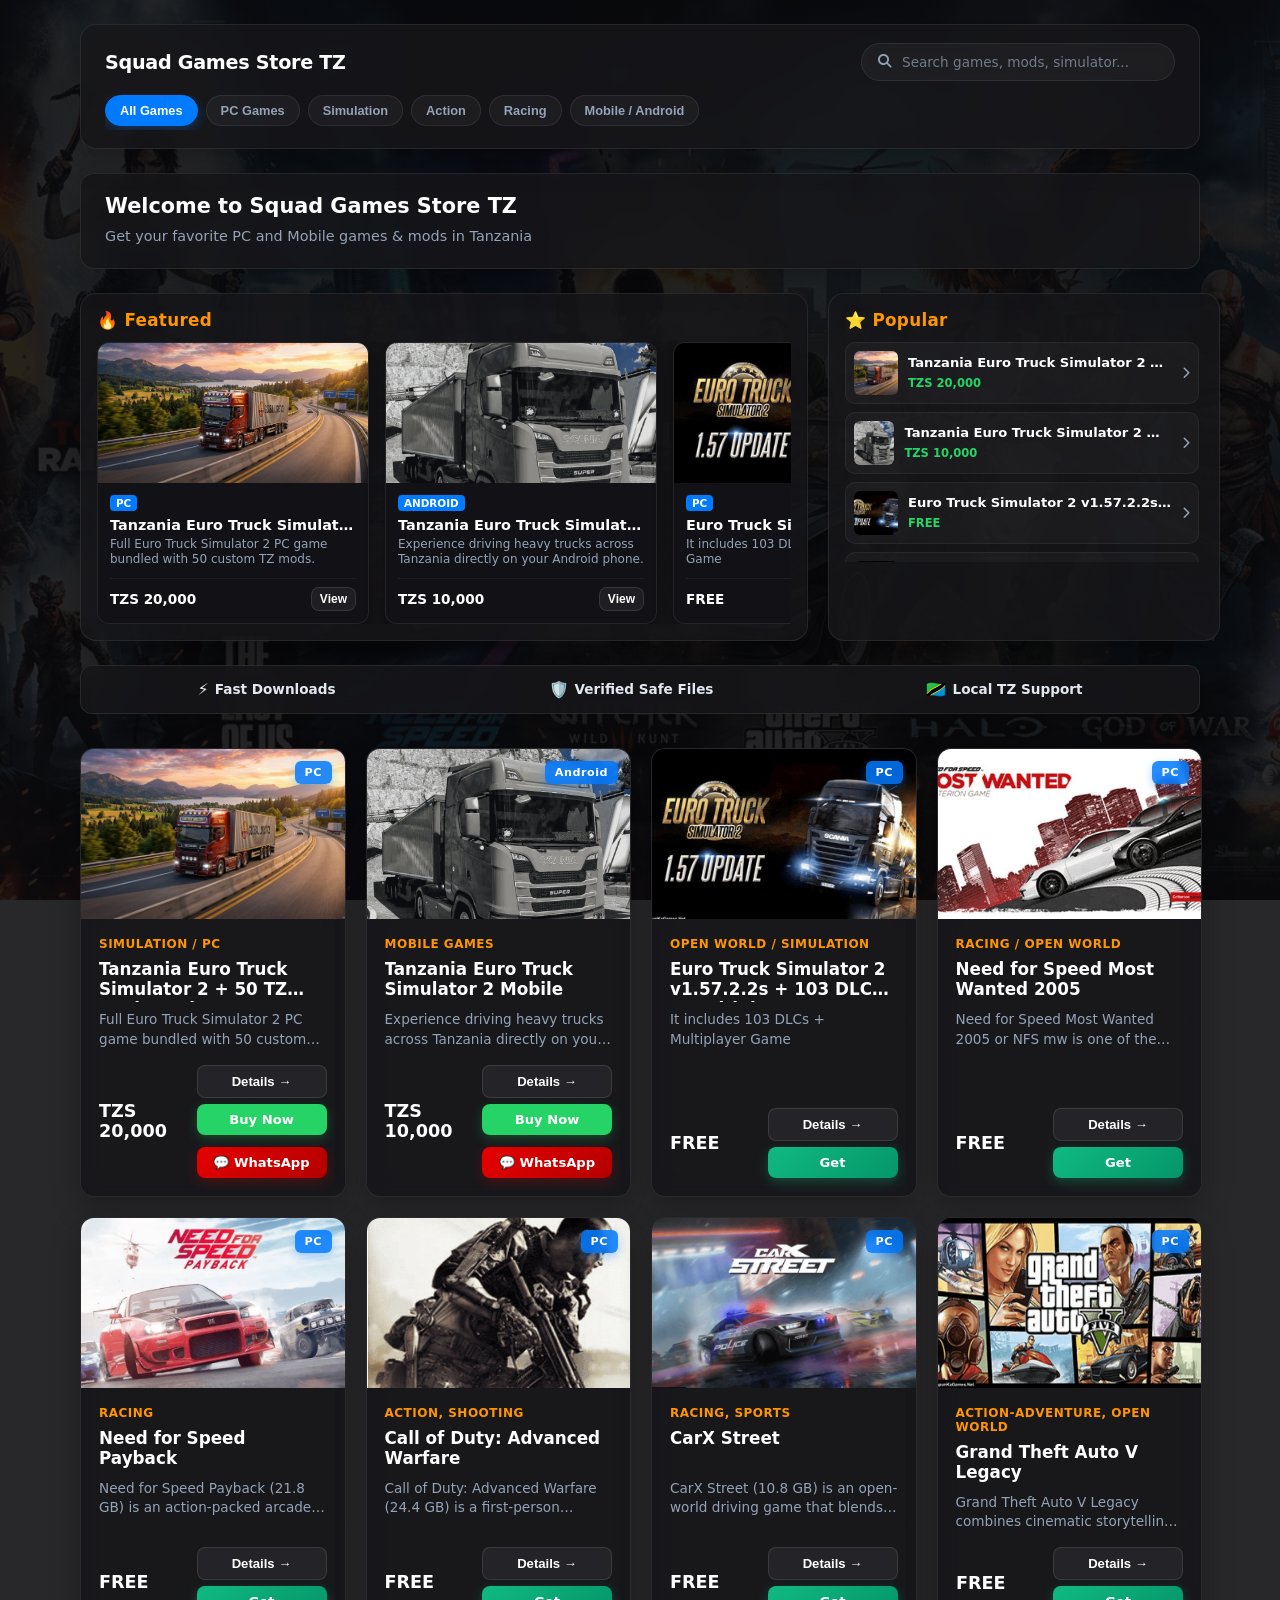
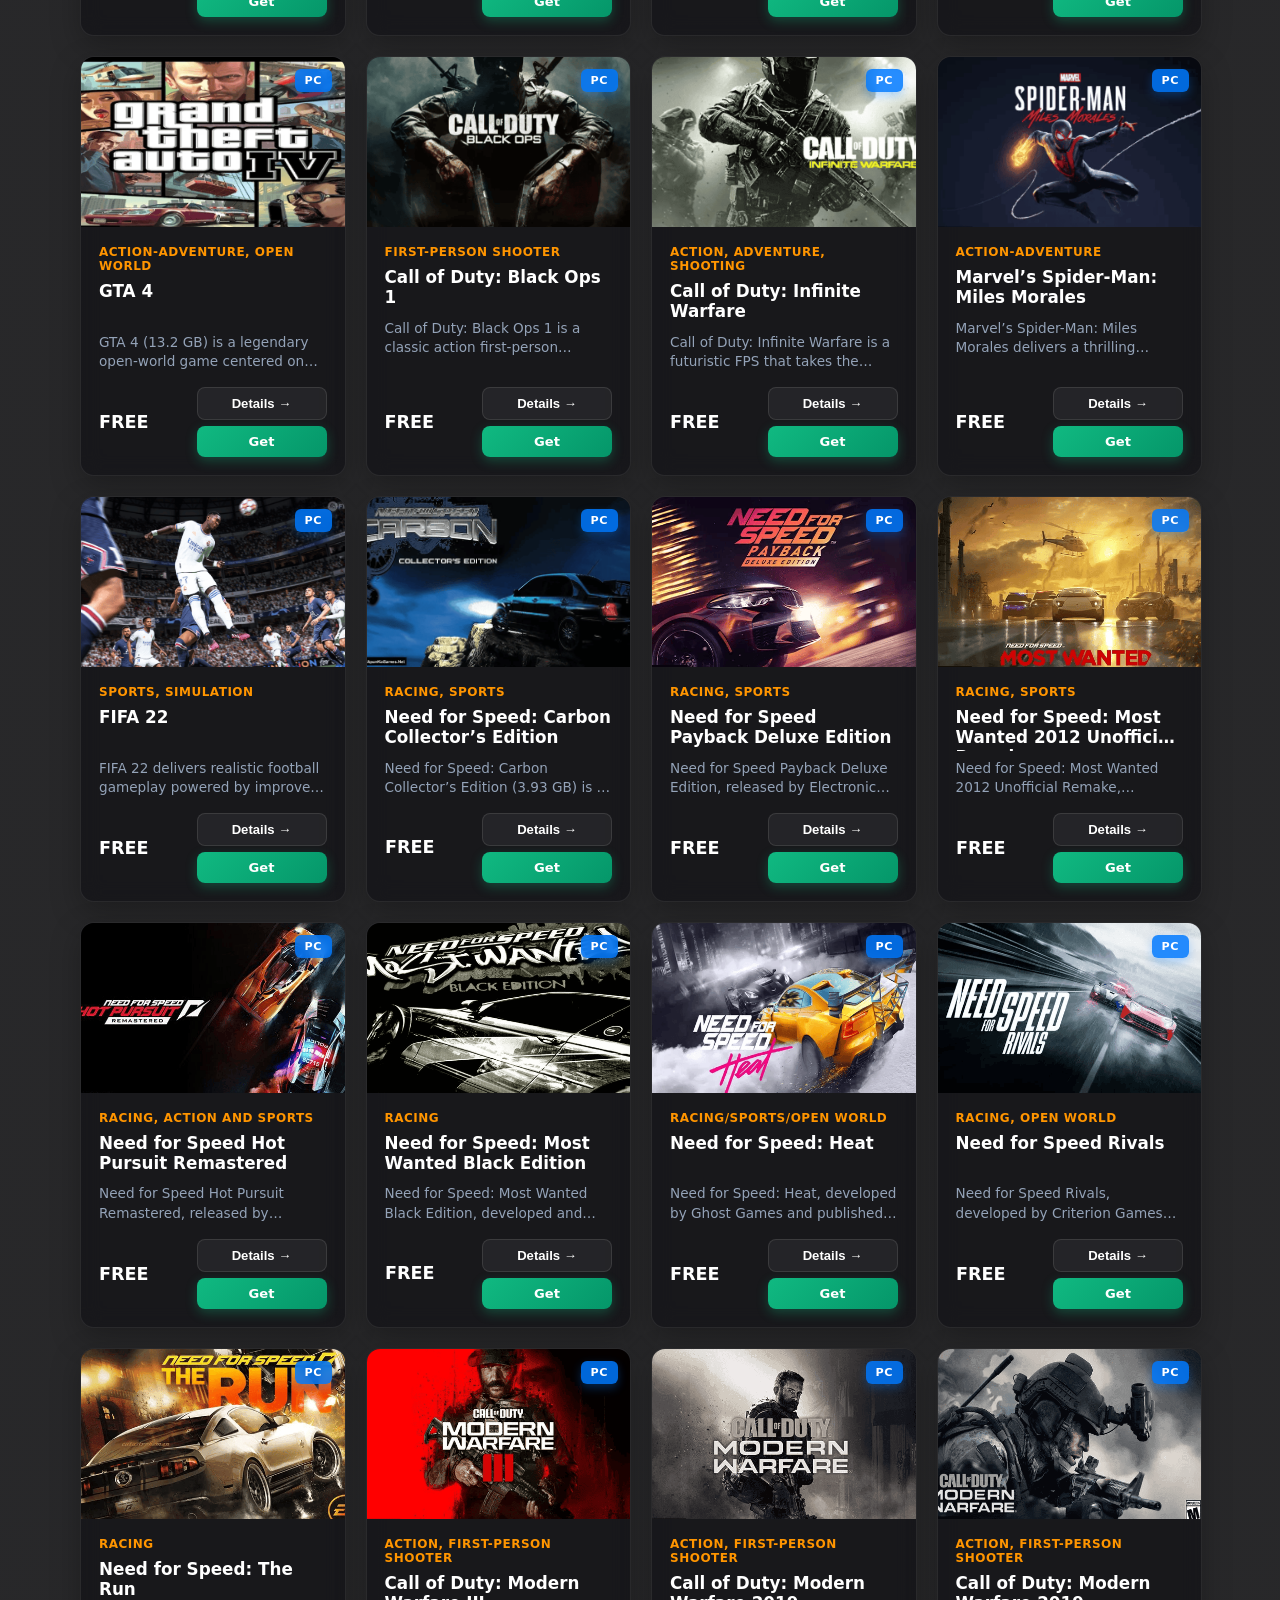
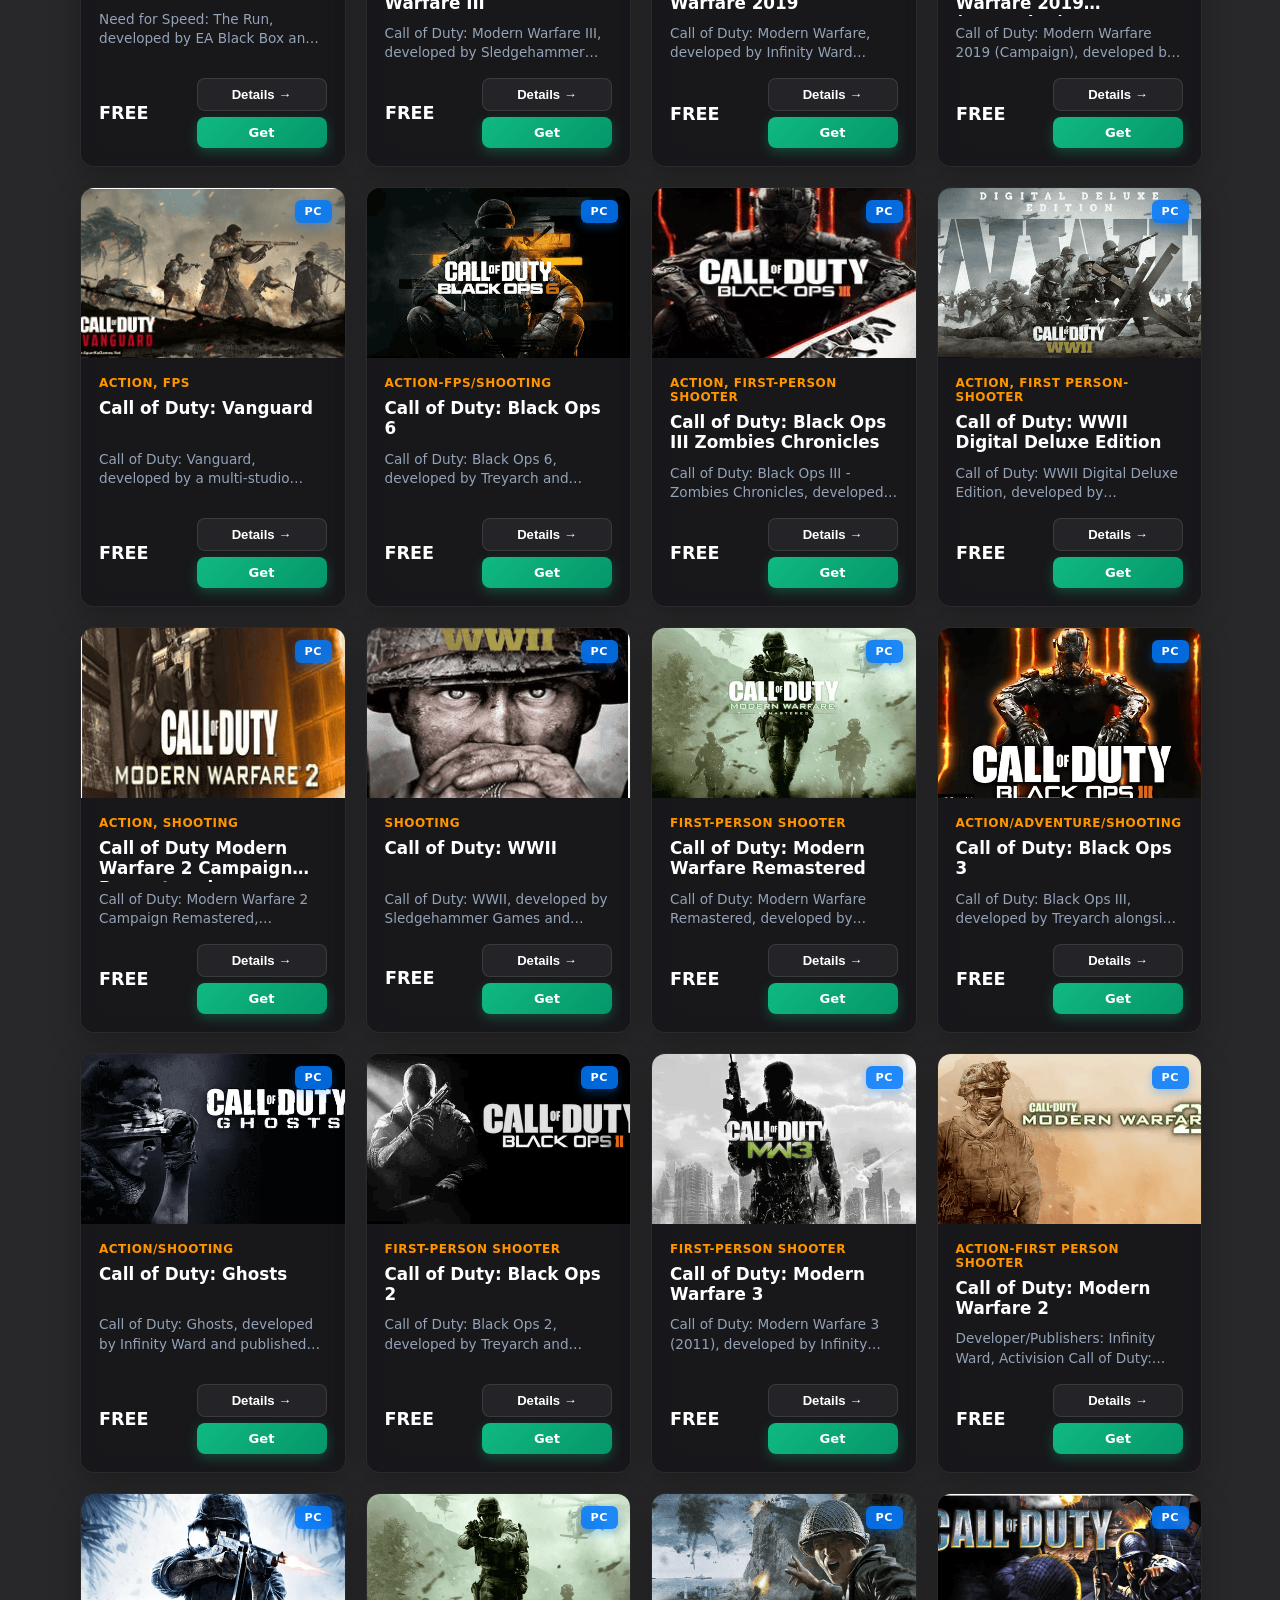
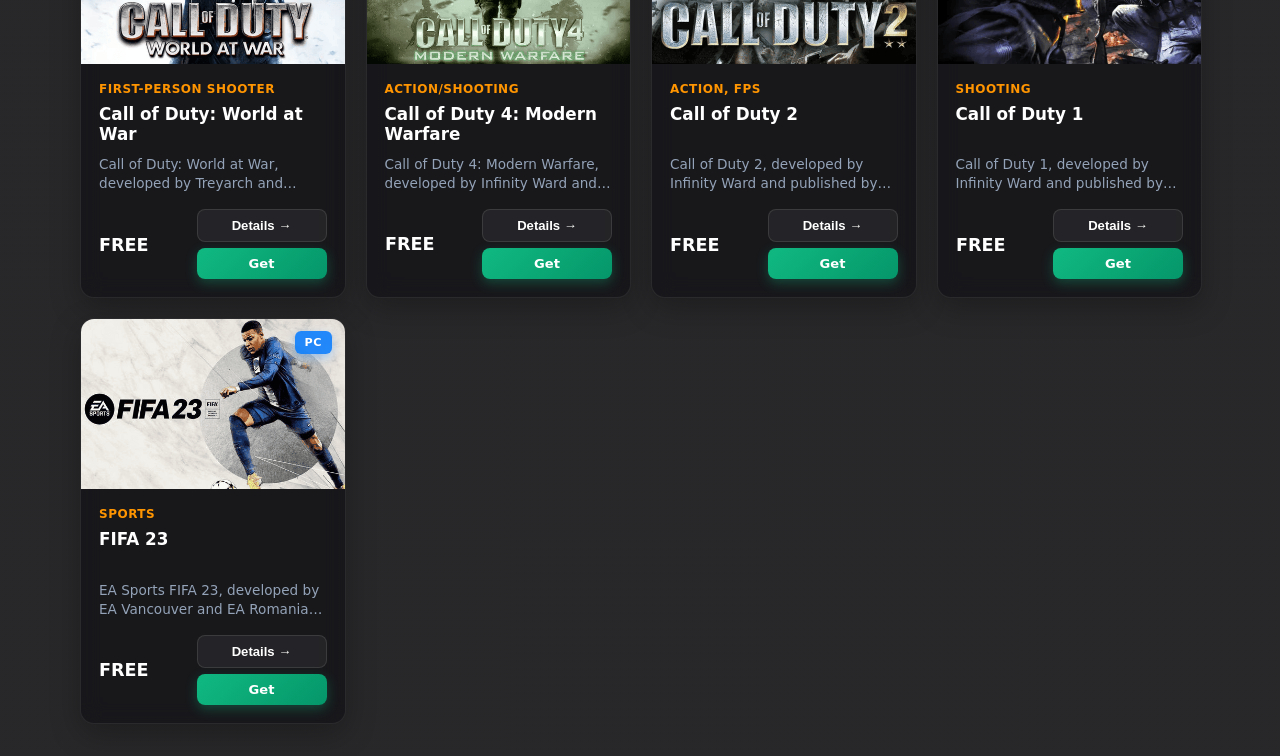
==== commit bbe993c2: "Update index.html" ====
--- a/index.html
+++ b/index.html
@@ -31,6 +31,7 @@
                 <button class="nav-tab" data-category="pc">PC Games</button>
                 <button class="nav-tab" data-category="simulation">Simulation</button>
                 <button class="nav-tab" data-category="action">Action</button>
+                <button class="nav-tab" data-category="racing">Racing</button>
                 <button class="nav-tab" data-category="android">Mobile / Android</button>
             </nav>
         </div>
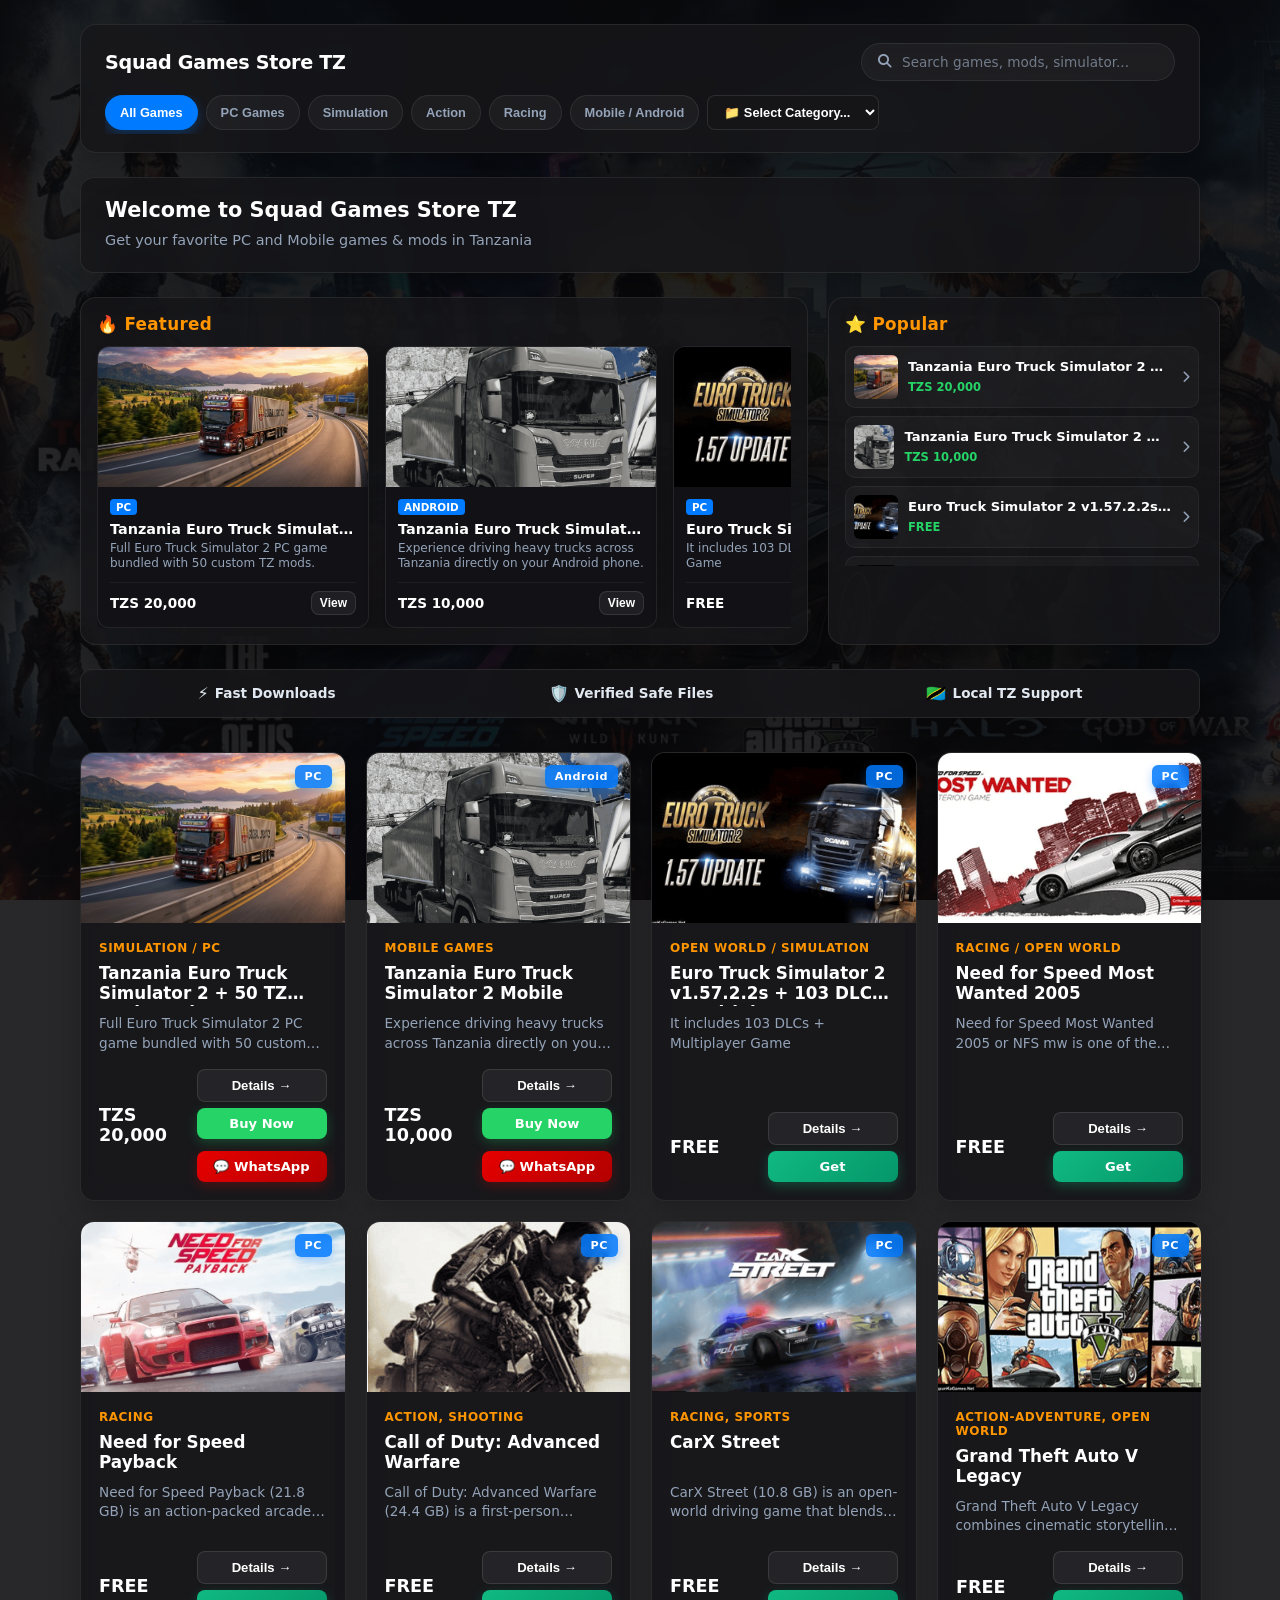
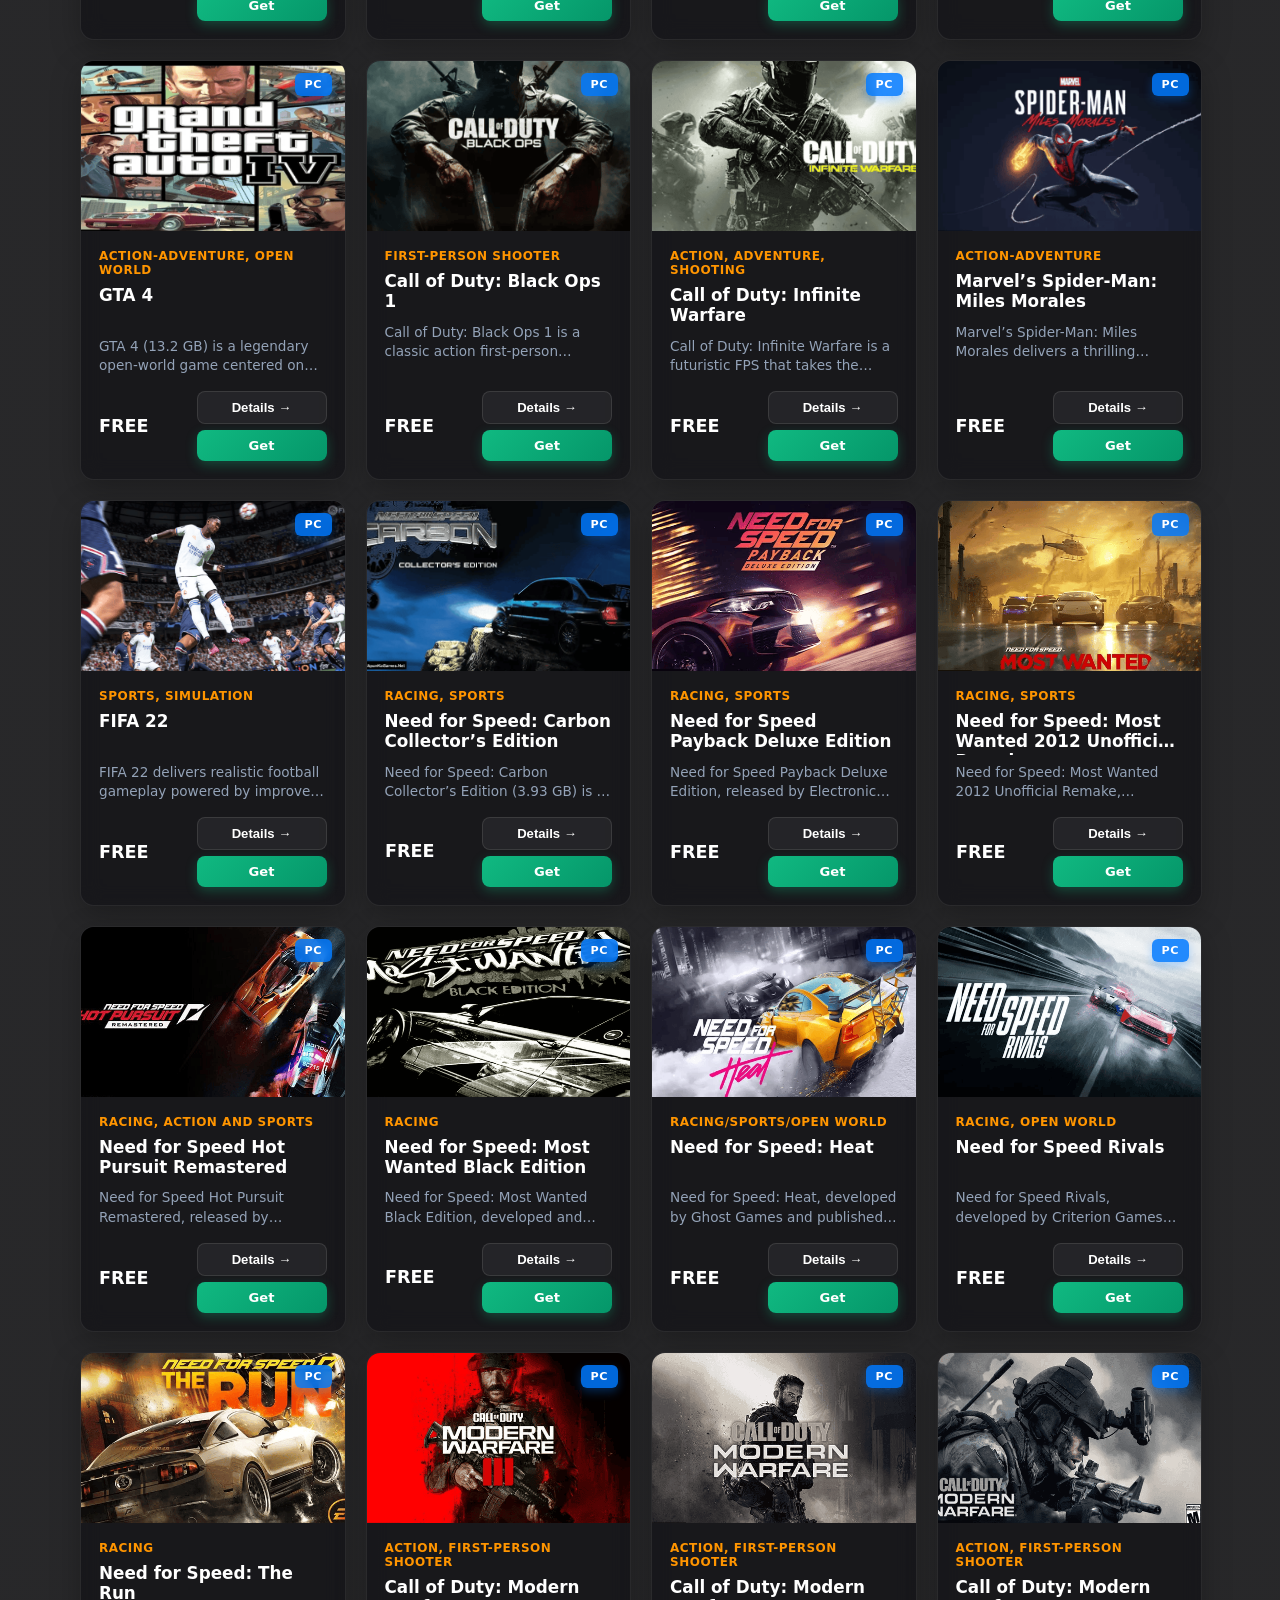
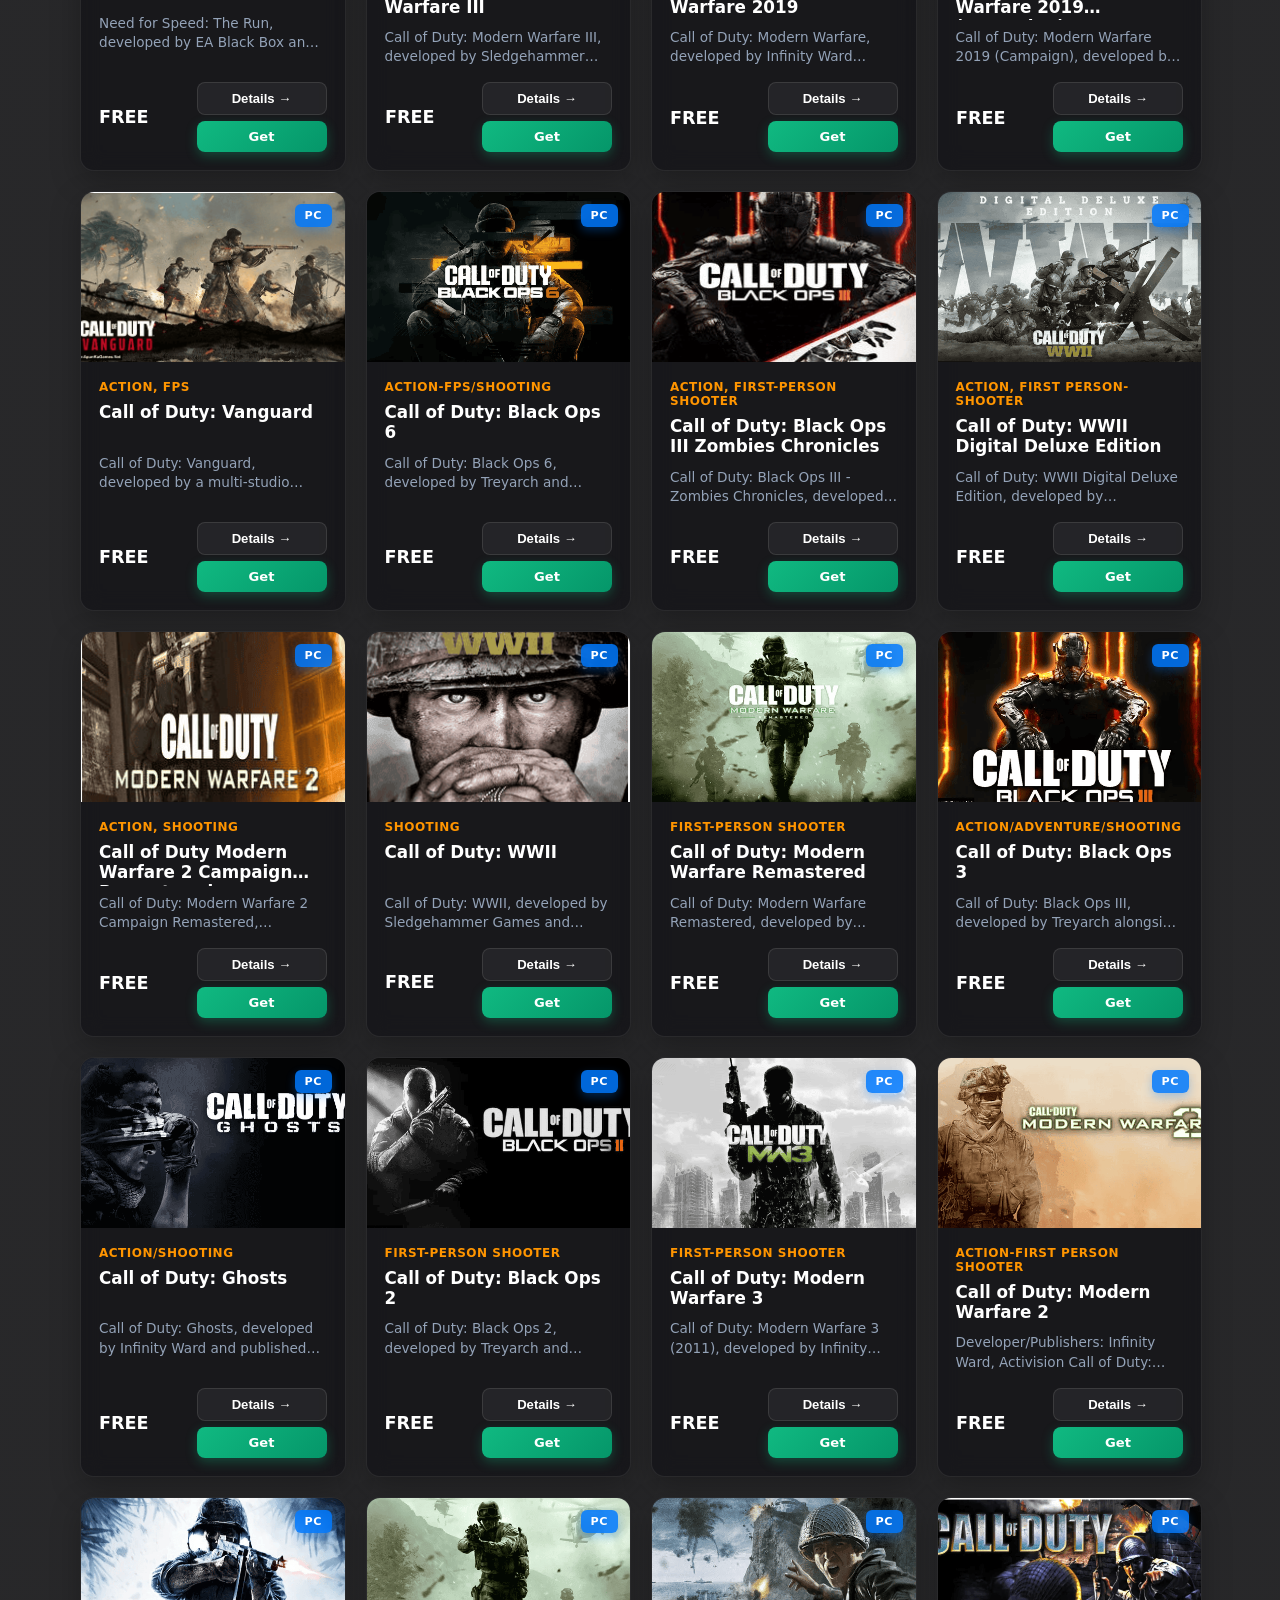
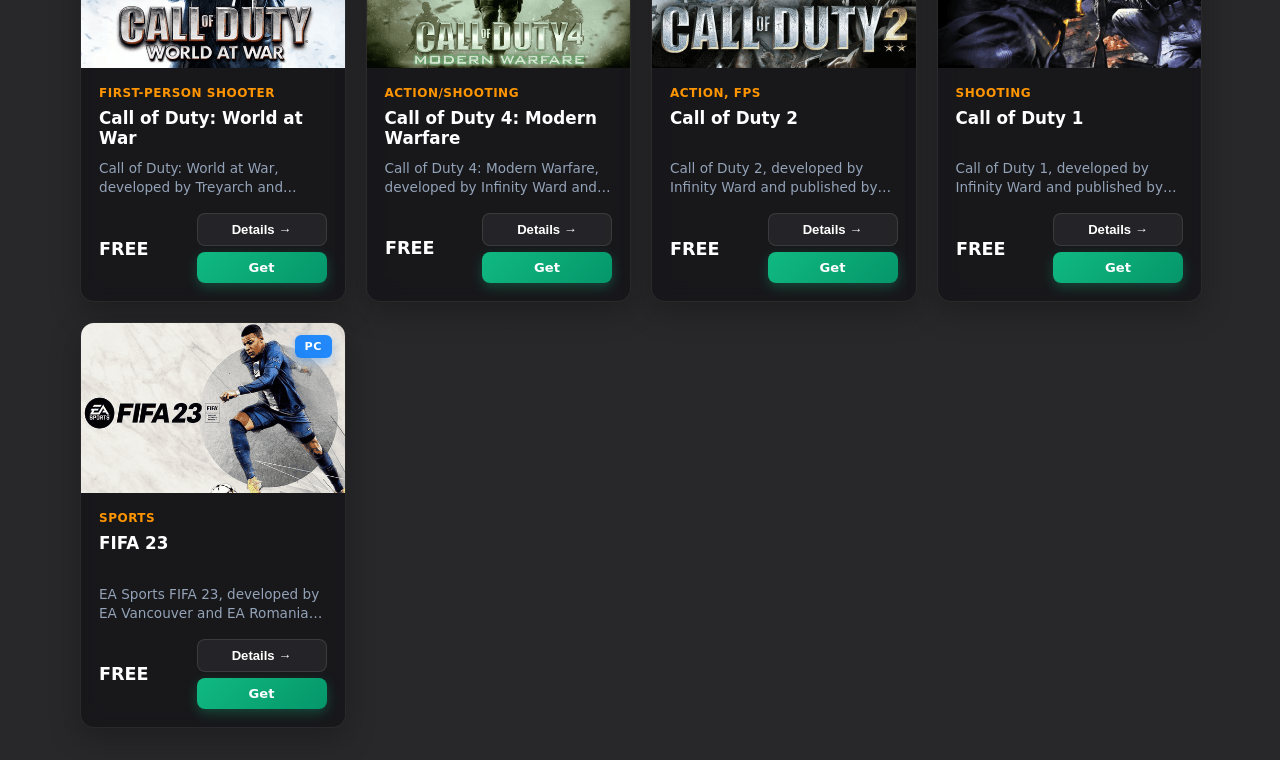
==== commit 9cc3a4b1: "Update index.html" ====
--- a/index.html
+++ b/index.html
@@ -25,7 +25,7 @@
                 </div>
             </div>
 
-            <!-- Portal Navigation Tabs (Categories) -->
+            <!-- Portal Navigation Tabs (Categories & Dropdown Selector) -->
             <nav class="portal-navbar">
                 <button class="nav-tab active" data-category="all">All Games</button>
                 <button class="nav-tab" data-category="pc">PC Games</button>
@@ -33,6 +33,11 @@
                 <button class="nav-tab" data-category="action">Action</button>
                 <button class="nav-tab" data-category="racing">Racing</button>
                 <button class="nav-tab" data-category="android">Mobile / Android</button>
+                
+                <!-- Dropdown selector to choose from all available game sub-categories -->
+                <select id="categoryDropdown" class="nav-tab" style="background: var(--bg-card, #1e1e1e); color: #fff; border: 1px solid rgba(255,255,255,0.1); cursor: pointer; padding: 8px 12px; border-radius: 8px;">
+                    <option value="all">📁 Select Category...</option>
+                </select>
             </nav>
         </div>
 
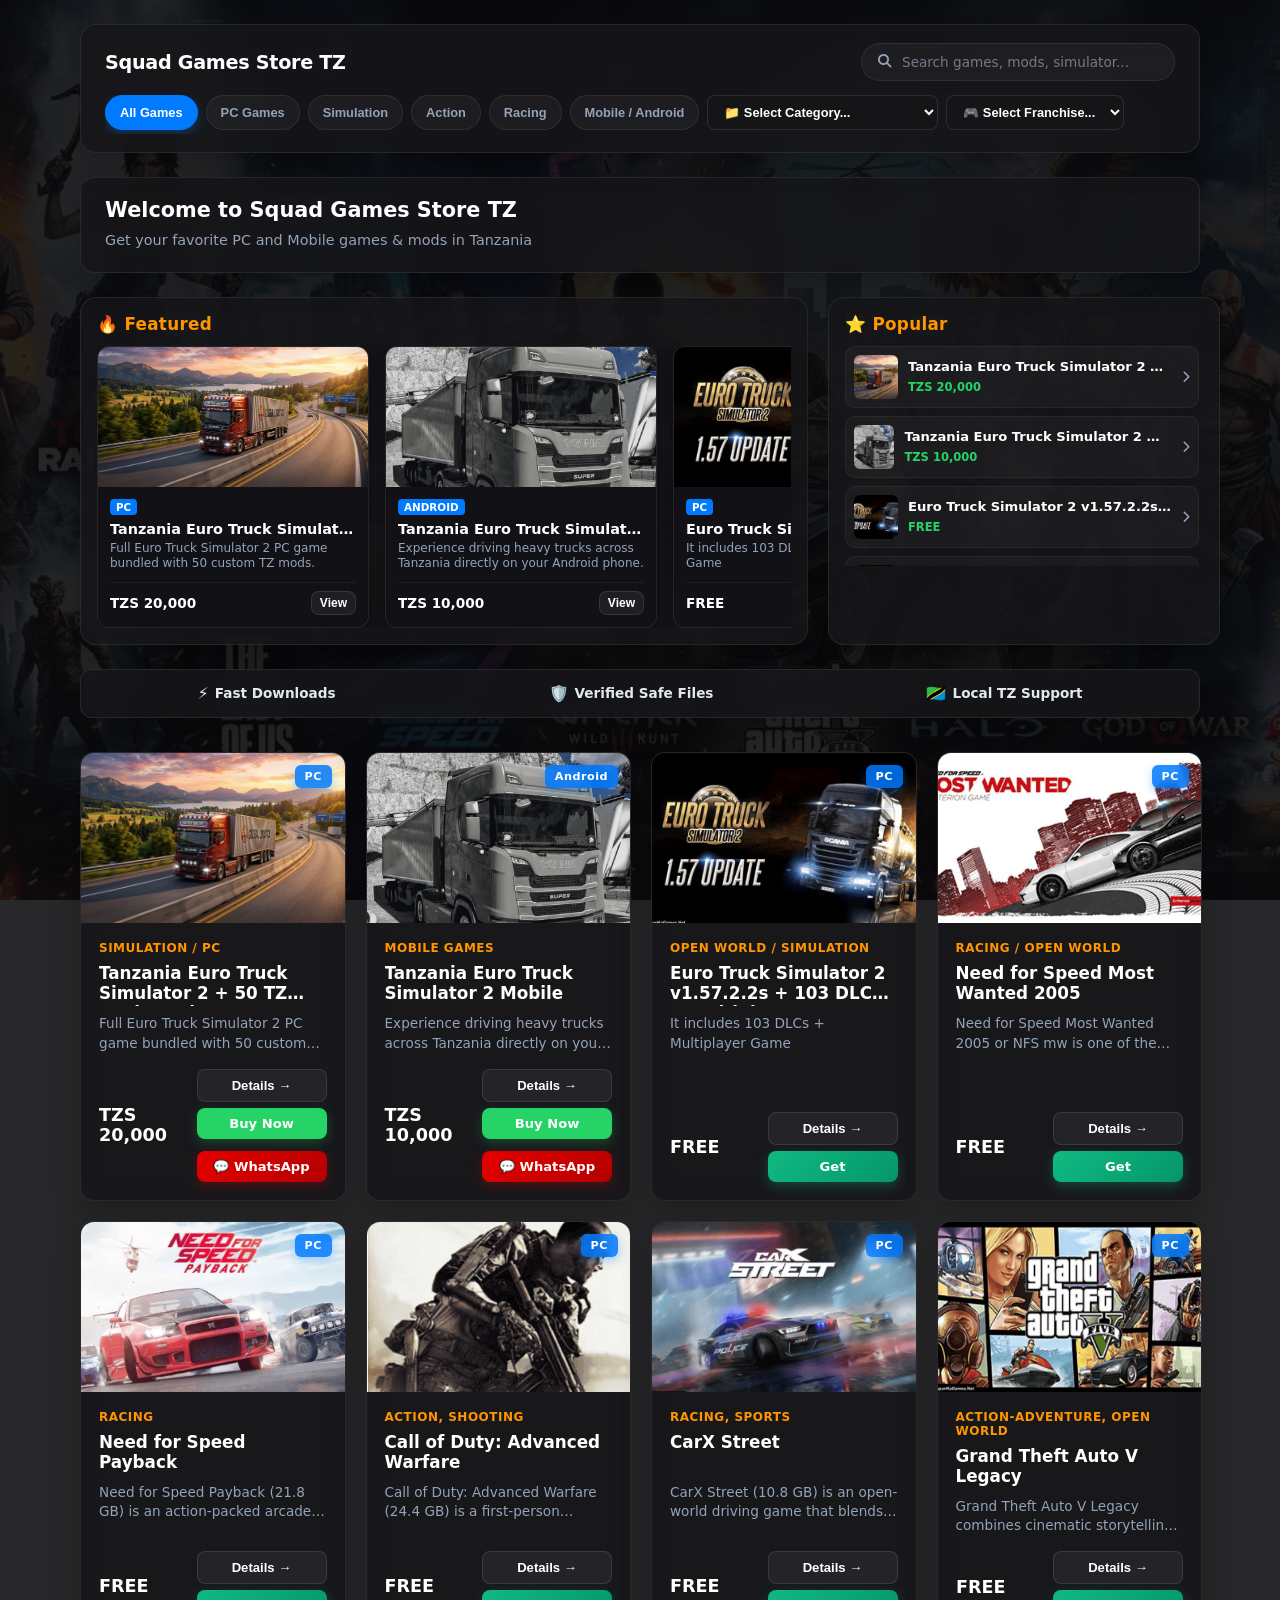
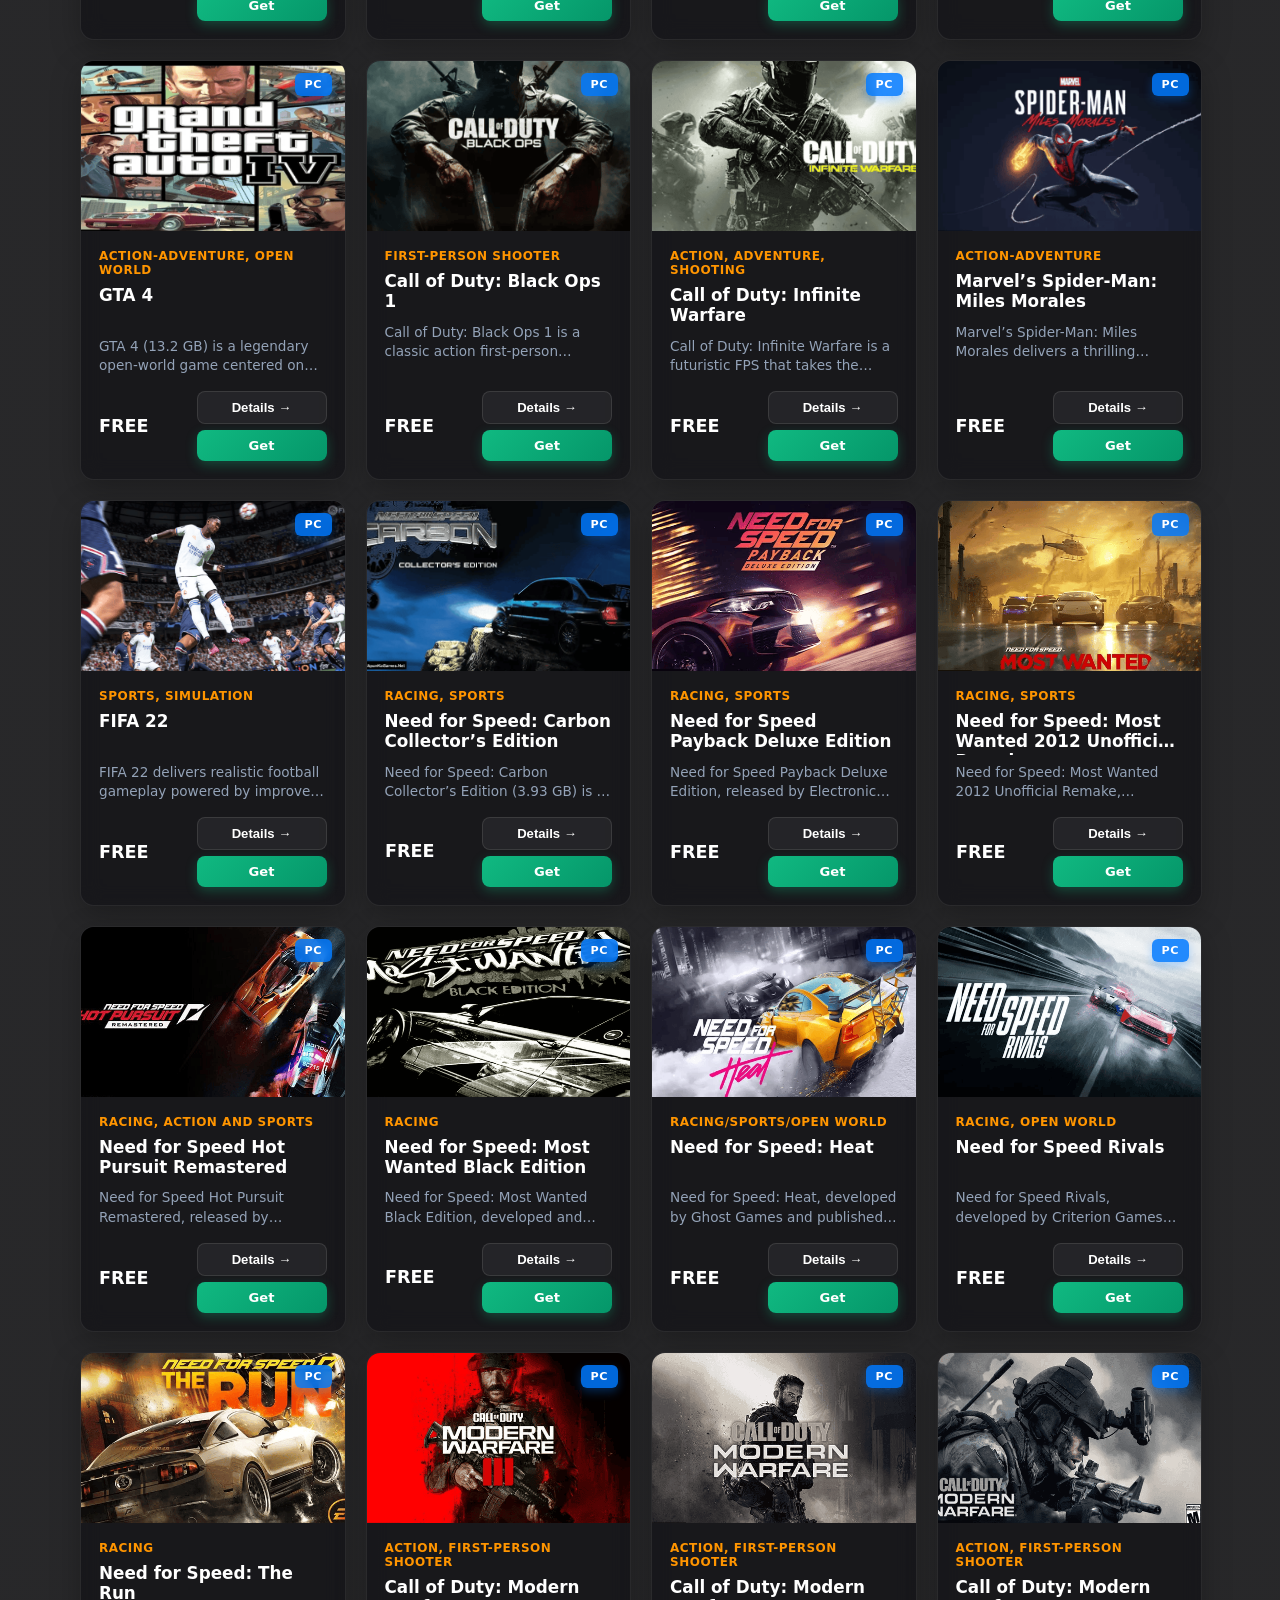
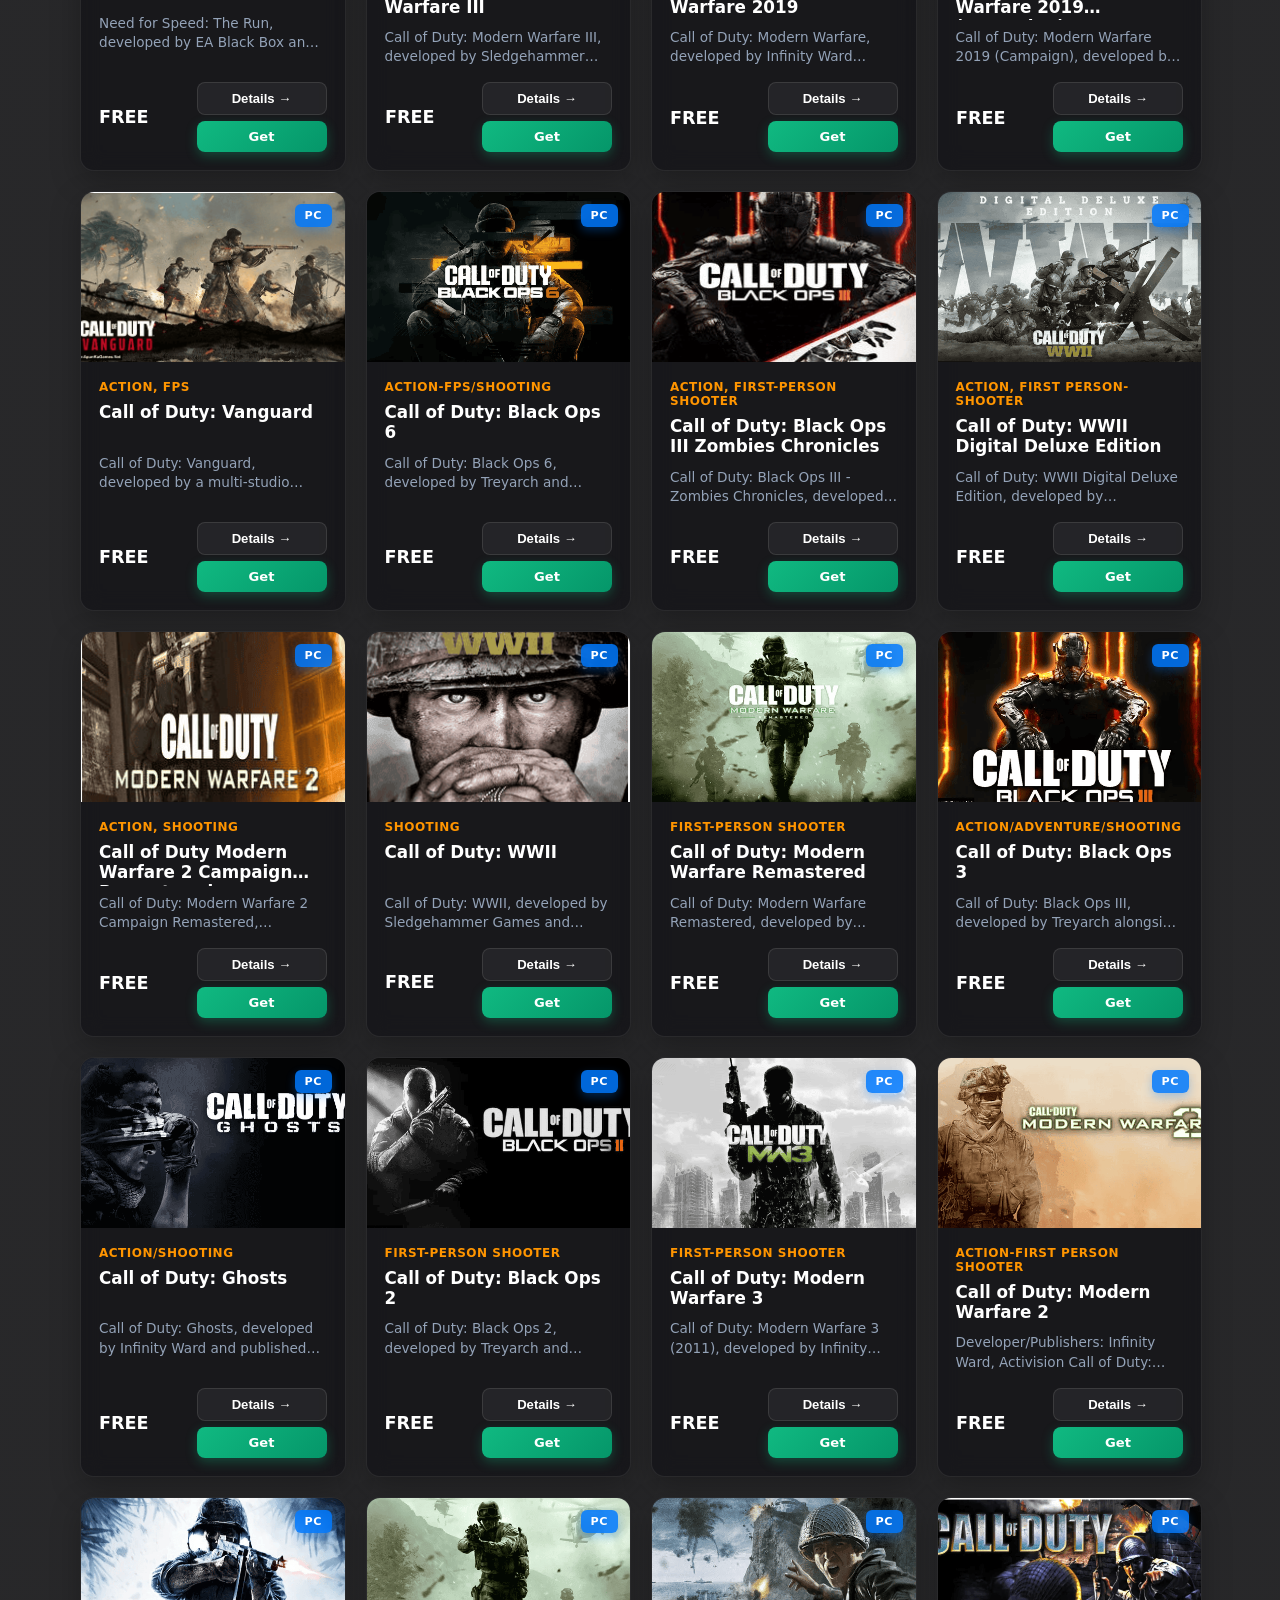
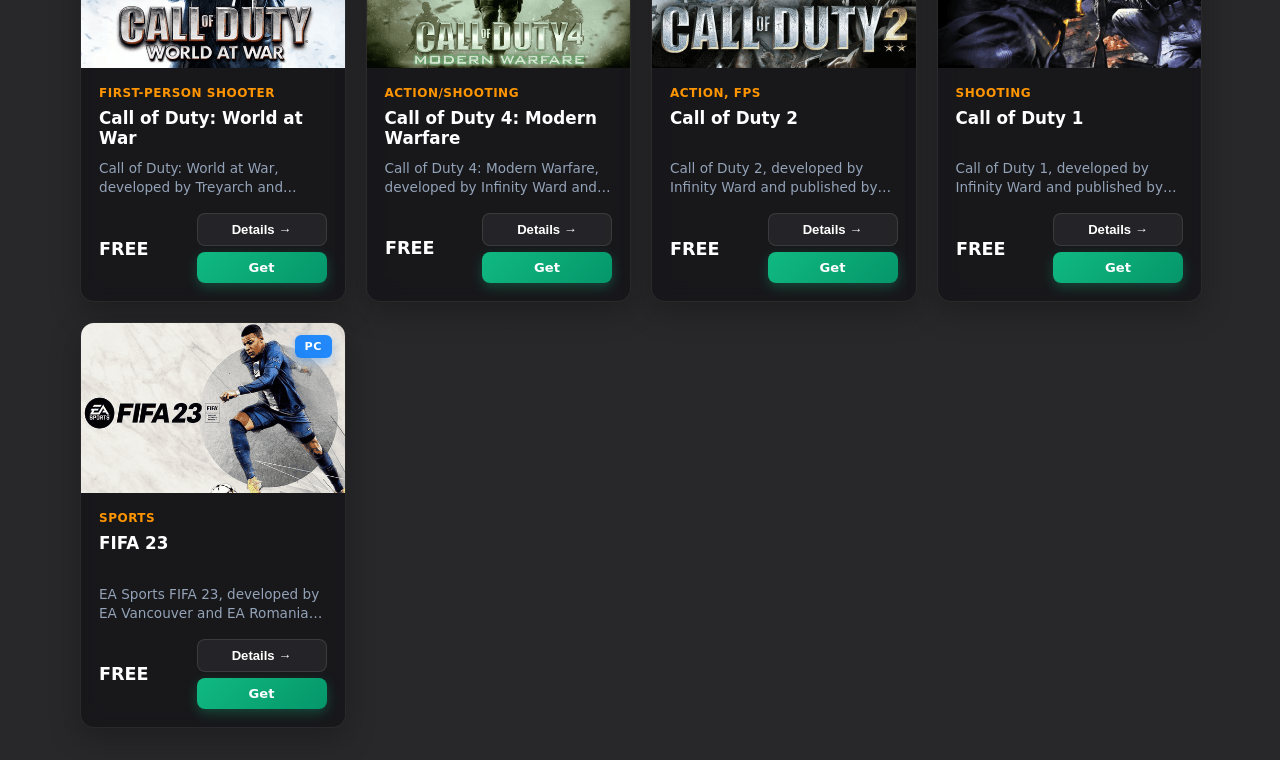
==== commit 3cac06ac: "Update index.html" ====
--- a/index.html
+++ b/index.html
@@ -25,7 +25,7 @@
                 </div>
             </div>
 
-            <!-- Portal Navigation Tabs (Categories & Dropdown Selector) -->
+            <!-- Portal Navigation Tabs & Dropdowns -->
             <nav class="portal-navbar">
                 <button class="nav-tab active" data-category="all">All Games</button>
                 <button class="nav-tab" data-category="pc">PC Games</button>
@@ -34,9 +34,14 @@
                 <button class="nav-tab" data-category="racing">Racing</button>
                 <button class="nav-tab" data-category="android">Mobile / Android</button>
                 
-                <!-- Dropdown selector to choose from all available game sub-categories -->
+                <!-- Category Dropdown -->
                 <select id="categoryDropdown" class="nav-tab" style="background: var(--bg-card, #1e1e1e); color: #fff; border: 1px solid rgba(255,255,255,0.1); cursor: pointer; padding: 8px 12px; border-radius: 8px;">
                     <option value="all">📁 Select Category...</option>
+                </select>
+
+                <!-- Franchise / Series Dropdown -->
+                <select id="franchiseDropdown" class="nav-tab" style="background: var(--bg-card, #1e1e1e); color: #fff; border: 1px solid rgba(255,255,255,0.1); cursor: pointer; padding: 8px 12px; border-radius: 8px;">
+                    <option value="all">🎮 Select Franchise...</option>
                 </select>
             </nav>
         </div>
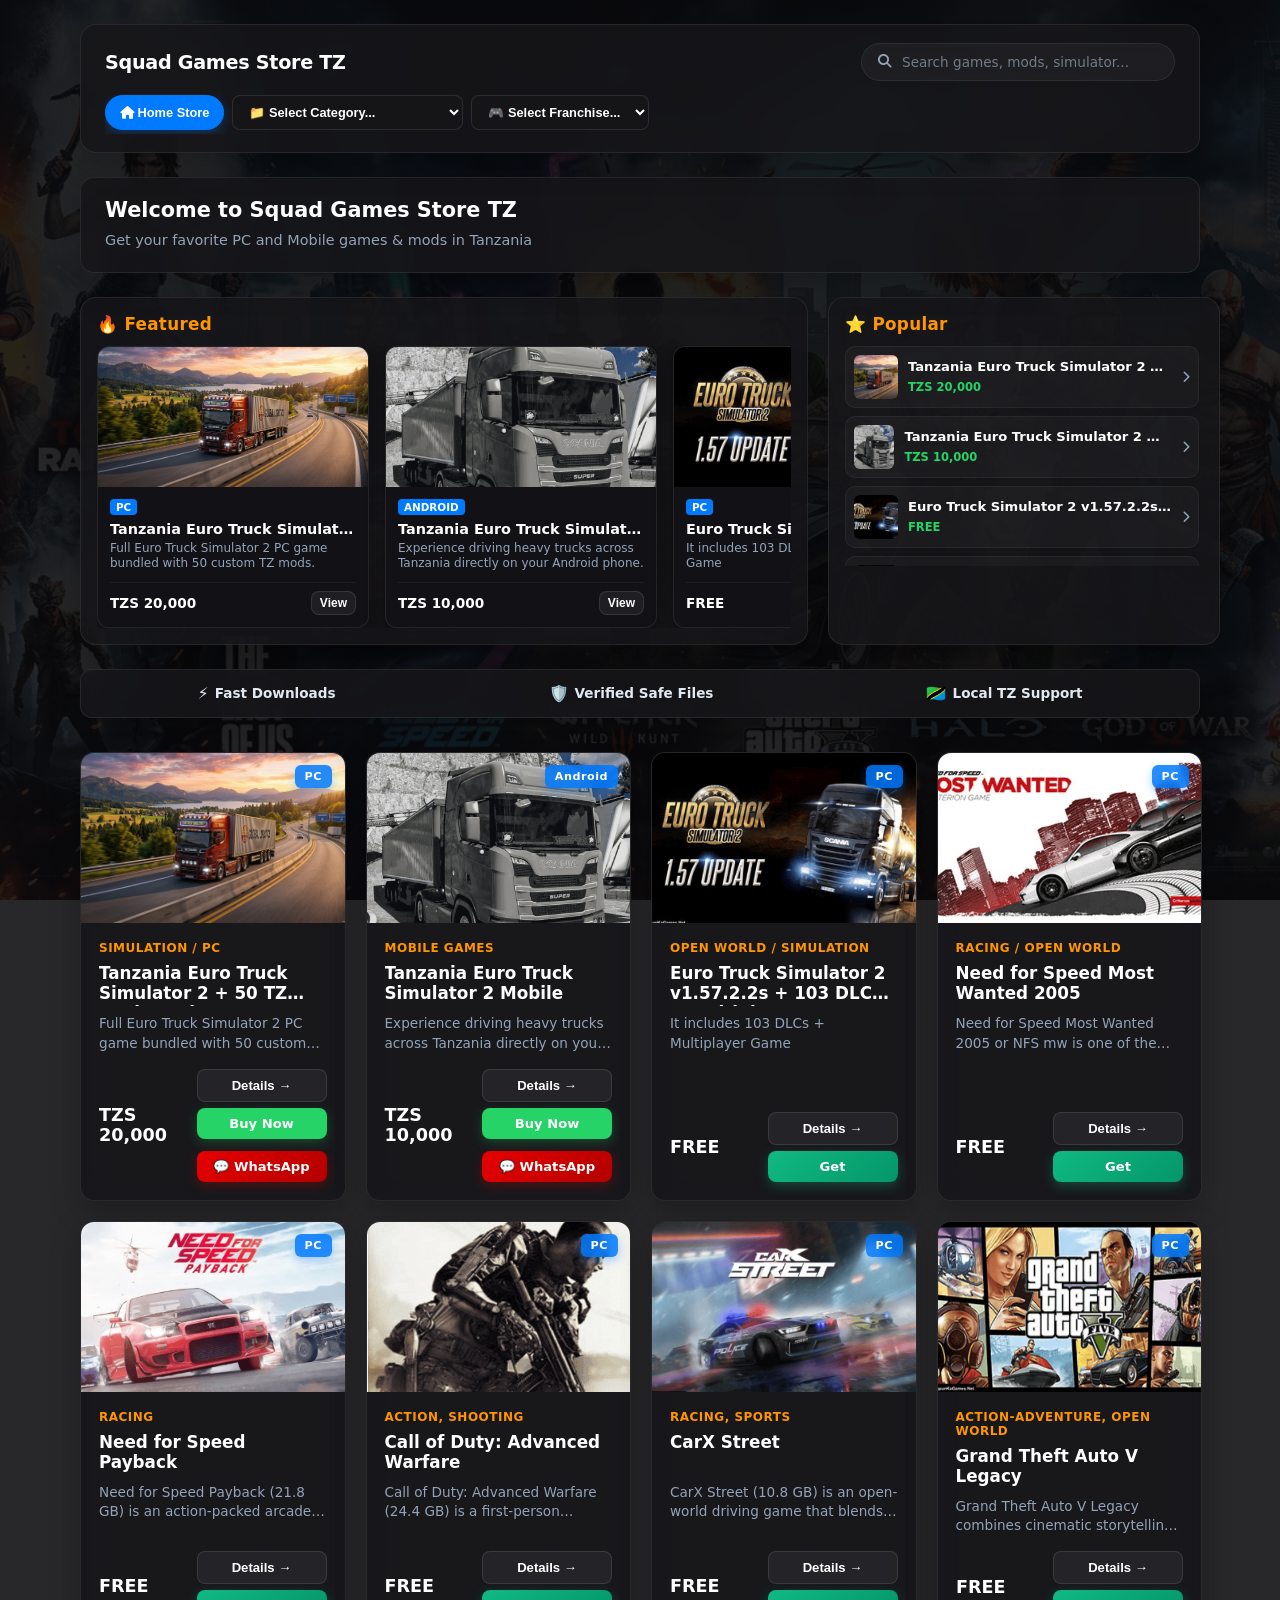
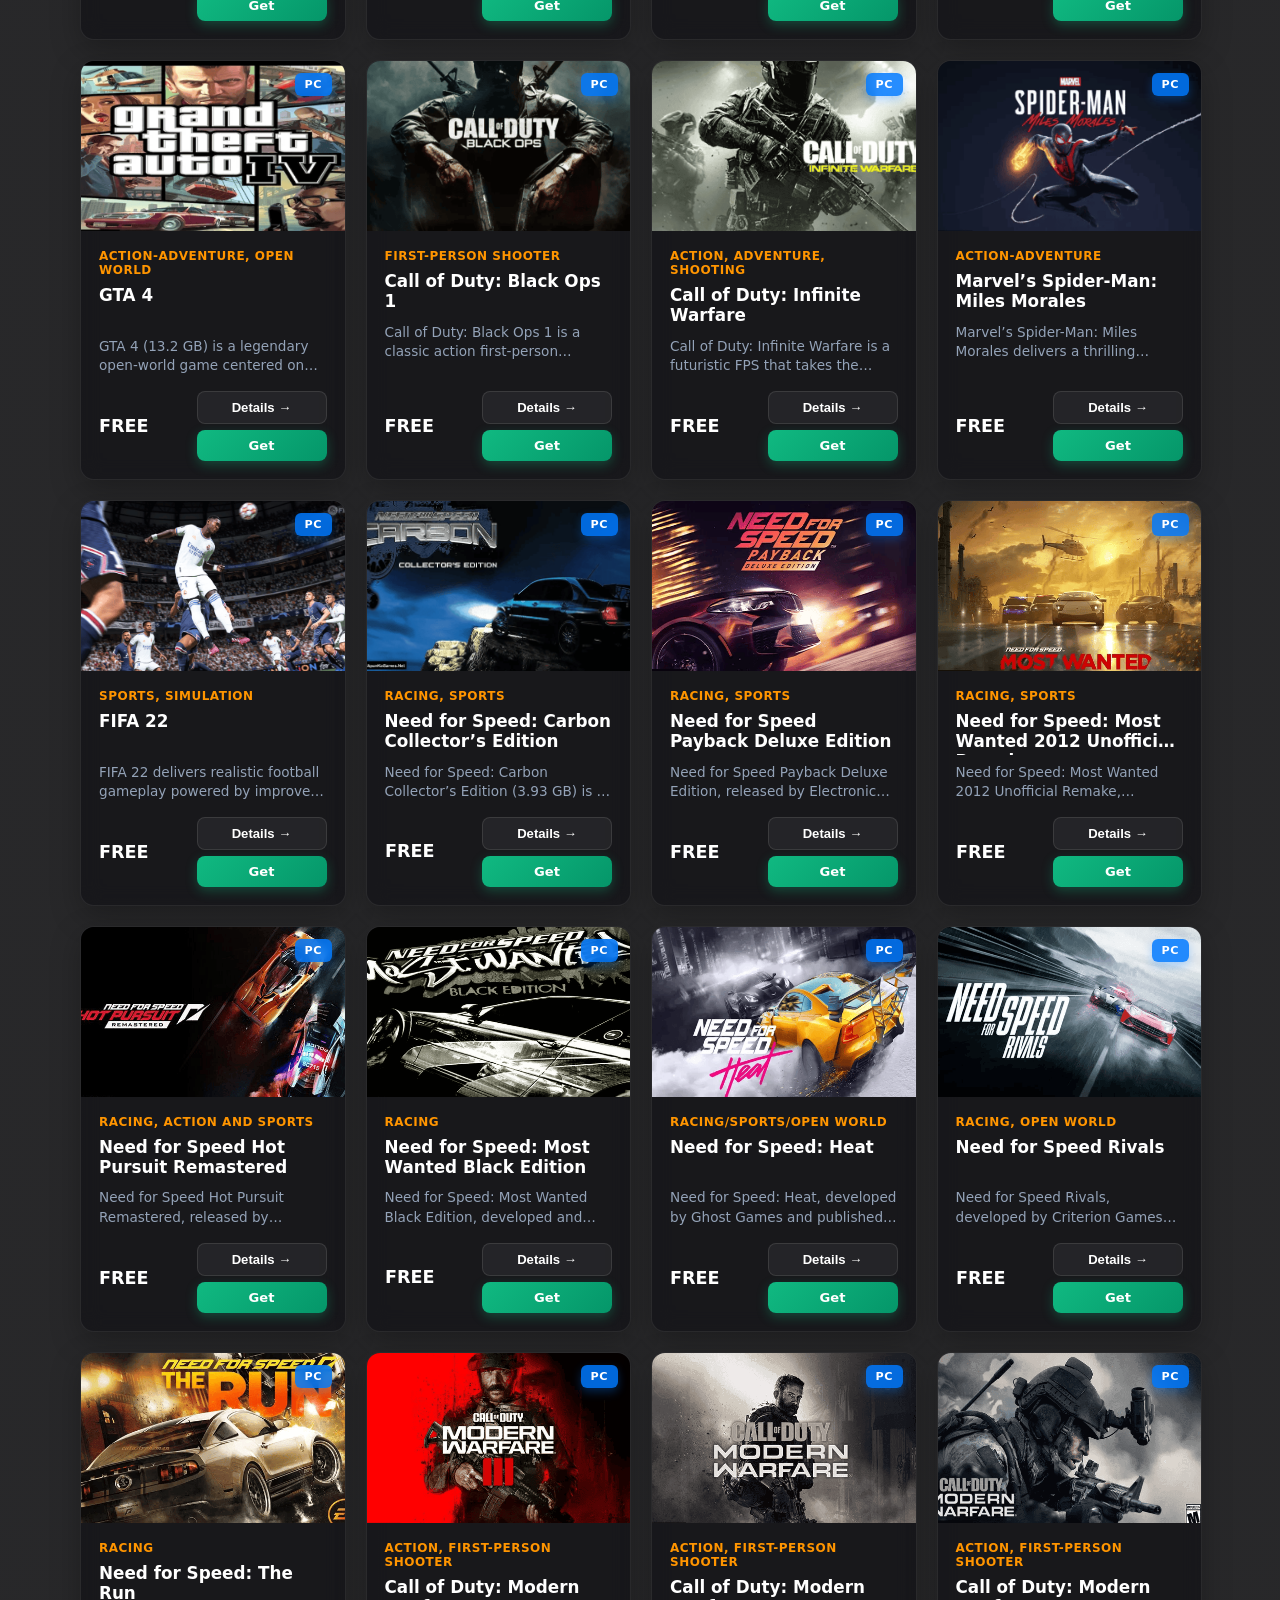
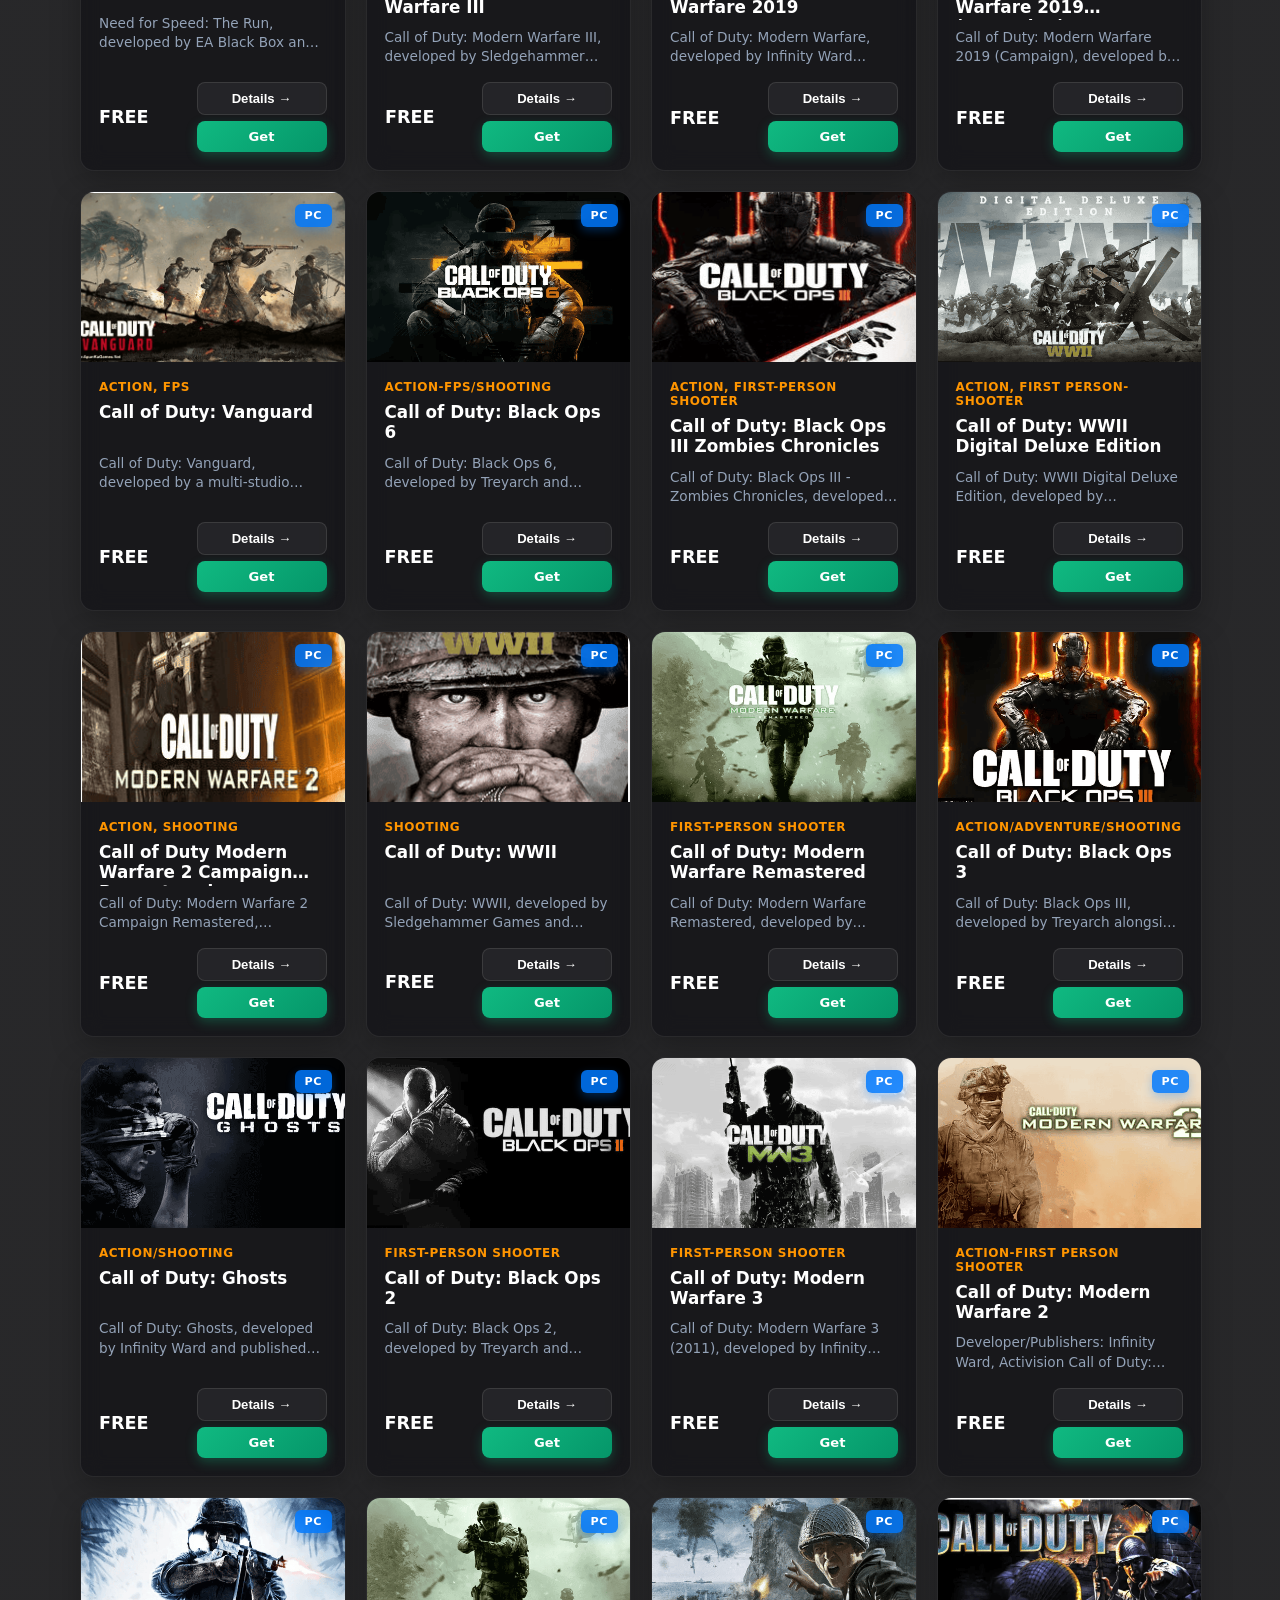
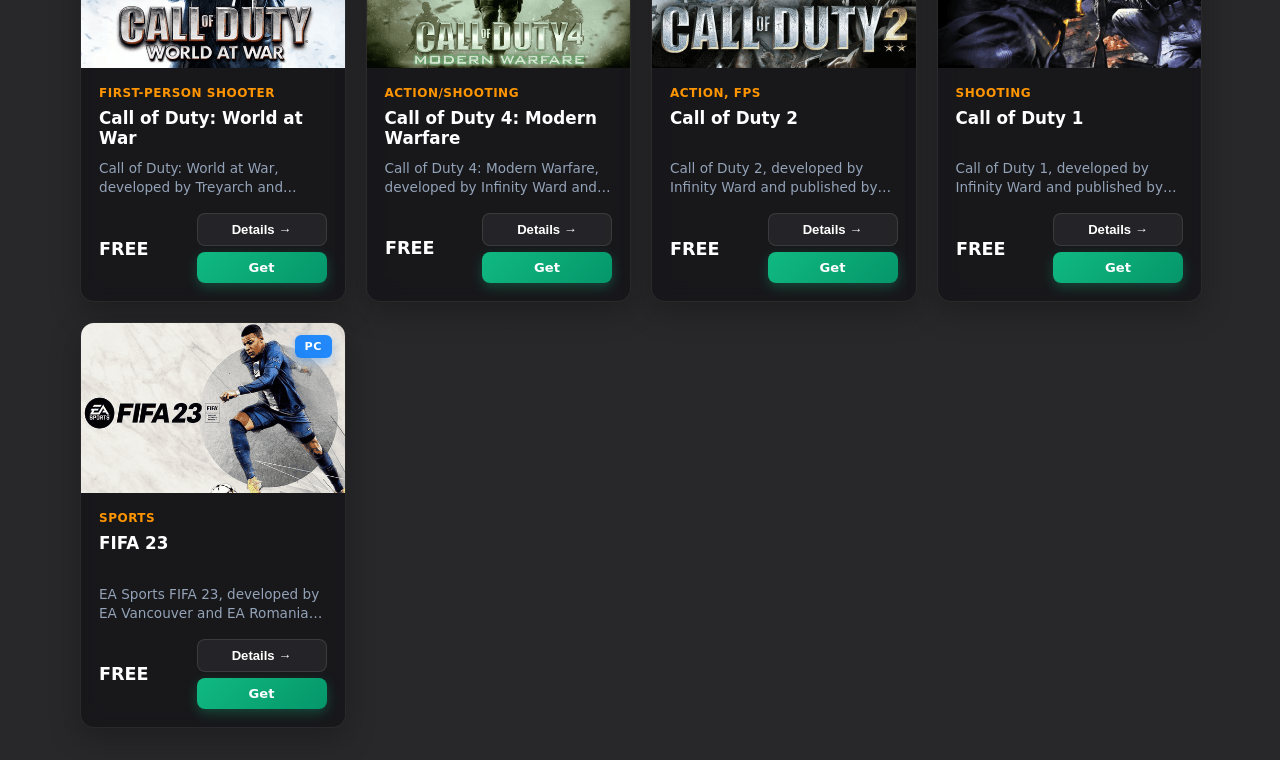
==== commit 6d482db7: "Update index.html" ====
--- a/index.html
+++ b/index.html
@@ -27,12 +27,8 @@
 
             <!-- Portal Navigation Tabs & Dropdowns -->
             <nav class="portal-navbar">
-                <button class="nav-tab active" data-category="all">All Games</button>
-                <button class="nav-tab" data-category="pc">PC Games</button>
-                <button class="nav-tab" data-category="simulation">Simulation</button>
-                <button class="nav-tab" data-category="action">Action</button>
-                <button class="nav-tab" data-category="racing">Racing</button>
-                <button class="nav-tab" data-category="android">Mobile / Android</button>
+                <!-- Replaced "All Games" with "Home Store" -->
+                <button class="nav-tab active" data-category="all"><i class="fa-solid fa-house"></i> Home Store</button>
                 
                 <!-- Category Dropdown -->
                 <select id="categoryDropdown" class="nav-tab" style="background: var(--bg-card, #1e1e1e); color: #fff; border: 1px solid rgba(255,255,255,0.1); cursor: pointer; padding: 8px 12px; border-radius: 8px;">
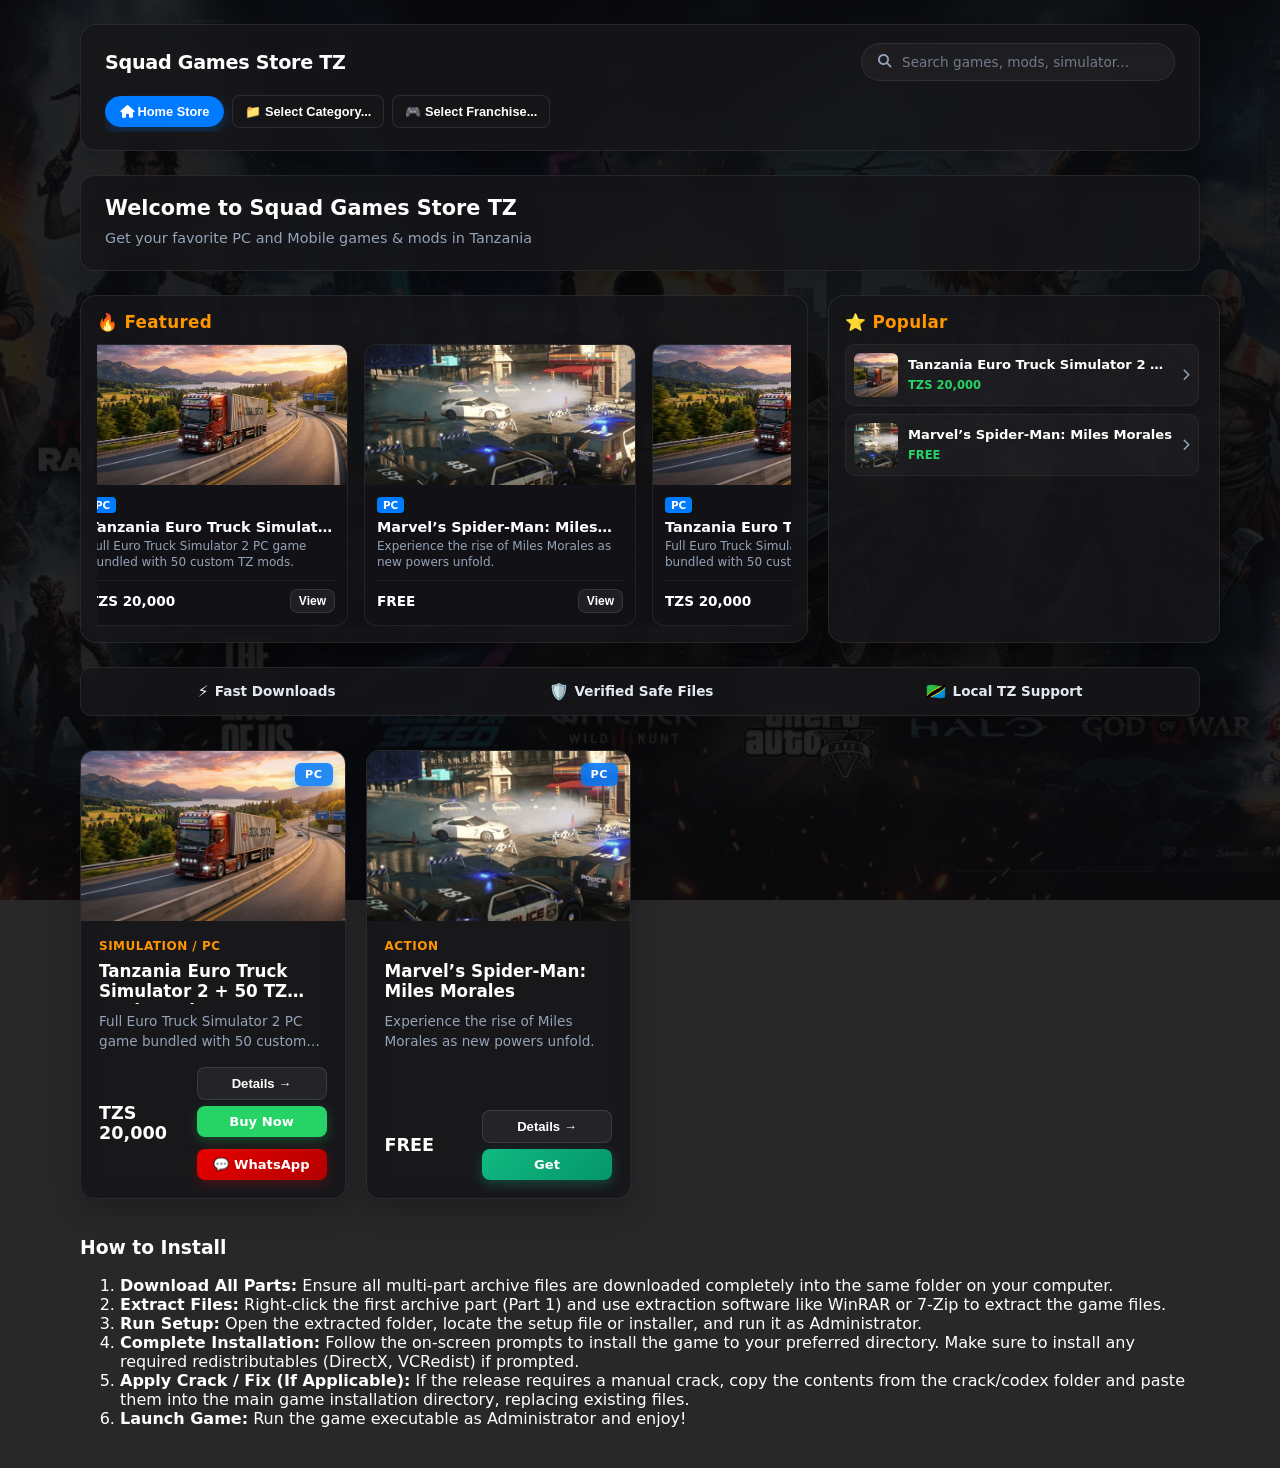
==== commit f2c8d1c4: "Update index.html" ====
--- a/index.html
+++ b/index.html
@@ -87,6 +87,19 @@
             </div>
         </section>
 
+        <!-- Standard Global Installation Guide Section (Can be styled or integrated via JS templates) -->
+        <div class="installation-guide" style="margin-top: 30px;">
+            <h3>How to Install</h3>
+            <ol>
+                <li><strong>Download All Parts:</strong> Ensure all multi-part archive files are downloaded completely into the same folder on your computer.</li>
+                <li><strong>Extract Files:</strong> Right-click the first archive part (Part 1) and use extraction software like WinRAR or 7-Zip to extract the game files.</li>
+                <li><strong>Run Setup:</strong> Open the extracted folder, locate the setup file or installer, and run it as Administrator.</li>
+                <li><strong>Complete Installation:</strong> Follow the on-screen prompts to install the game to your preferred directory. Make sure to install any required redistributables (DirectX, VCRedist) if prompted.</li>
+                <li><strong>Apply Crack / Fix (If Applicable):</strong> If the release requires a manual crack, copy the contents from the crack/codex folder and paste them into the main game installation directory, replacing existing files.</li>
+                <li><strong>Launch Game:</strong> Run the game executable as Administrator and enjoy!</li>
+            </ol>
+        </div>
+
     </div>
 
     <!-- Fullscreen Image Modal -->
--- a/style.css
+++ b/style.css
@@ -130,6 +130,7 @@
     overflow-x: auto;
     padding-bottom: 4px;
     scrollbar-width: none;
+    align-items: center;
 }
 
 .portal-navbar::-webkit-scrollbar {
@@ -161,6 +162,25 @@
     color: #ffffff;
     border-color: var(--accent-blue);
     box-shadow: 0 4px 12px rgba(0, 122, 255, 0.3);
+}
+
+/* --- Dynamic Filter Dropdown Styles (Added for script compatibility) --- */
+.portal-navbar select.nav-tab,
+.portal-navbar select {
+    appearance: none;
+    -webkit-appearance: none;
+    -moz-appearance: none;
+    padding-right: 28px;
+    background-image: url("data:image/svg+xml;charset=UTF-8,%3csvg xmlns='http://www.w3.org/2000/svg' viewBox='0 0 24 24' fill='none' stroke='%2394a3b8' stroke-width='2' stroke-linecap='round' stroke-linejoin='round'%3e%3cpolyline points='6 9 12 15 18 9'%3e%3c/polyline%3e%3c/svg%3e");
+    background-repeat: no-repeat;
+    background-position: right 10px center;
+    background-size: 14px;
+    outline: none;
+}
+
+.portal-navbar select.nav-tab option {
+    background: #18181c;
+    color: #ffffff;
 }
 
 .brand {
@@ -378,16 +398,11 @@
     display: flex;
     gap: 16px;
     width: max-content;
-    animation: scrollRightToLeft 25s linear infinite;
+    will-change: transform; /* Optimized for JavaScript smooth continuous ticker */
 }
 
 .featured-marquee-track:hover {
-    animation-play-state: paused;
-}
-
-@keyframes scrollRightToLeft {
-    0% { transform: translateX(0); }
-    100% { transform: translateX(-50%); }
+    /* Hover pause is handled dynamically via JS loop listeners */
 }
 
 .marquee-game-card {
@@ -693,7 +708,7 @@
     margin-top: auto;
     display: flex;
     justify-content: space-between;
-    align-items: flex-end; /* Aligns items cleanly to the bottom */
+    align-items: flex-end;
     padding-top: 14px;
     gap: 8px;
 }
@@ -711,10 +726,9 @@
     flex-direction: column;
     gap: 6px;
     width: 100%;
-    max-width: 130px; /* Constrains width so buttons fit neatly */
-}
-
-/* Ensures all grouped buttons stretch properly to avoid truncation */
+    max-width: 130px;
+}
+
 .action-group .btn-details,
 .action-group .btn-action {
     width: 100%;
@@ -898,7 +912,7 @@
     line-height: 1.45;
 }
 
-/* --- MODERN SPECIFICATIONS LIST STYLING (Added) --- */
+/* --- MODERN SPECIFICATIONS LIST STYLING --- */
 .specs-box ul, .requirements-list, .specs-container ul {
     list-style: none;
     padding-left: 0;
@@ -921,7 +935,6 @@
     color: var(--accent-blue);
     font-size: 13px;
 }
-/* -------------------------------------------------- */
 
 .screenshots-container {
     display: grid;
@@ -932,9 +945,10 @@
 
 .screenshots-container img {
     width: 100%;
-    height: 100px;
+    height: 110px;
     border-radius: 8px;
     object-fit: cover;
+    object-position: center;
     border: 1px solid var(--border-color);
     cursor: pointer;
     transition: transform 0.2s ease, border-color 0.2s ease;
